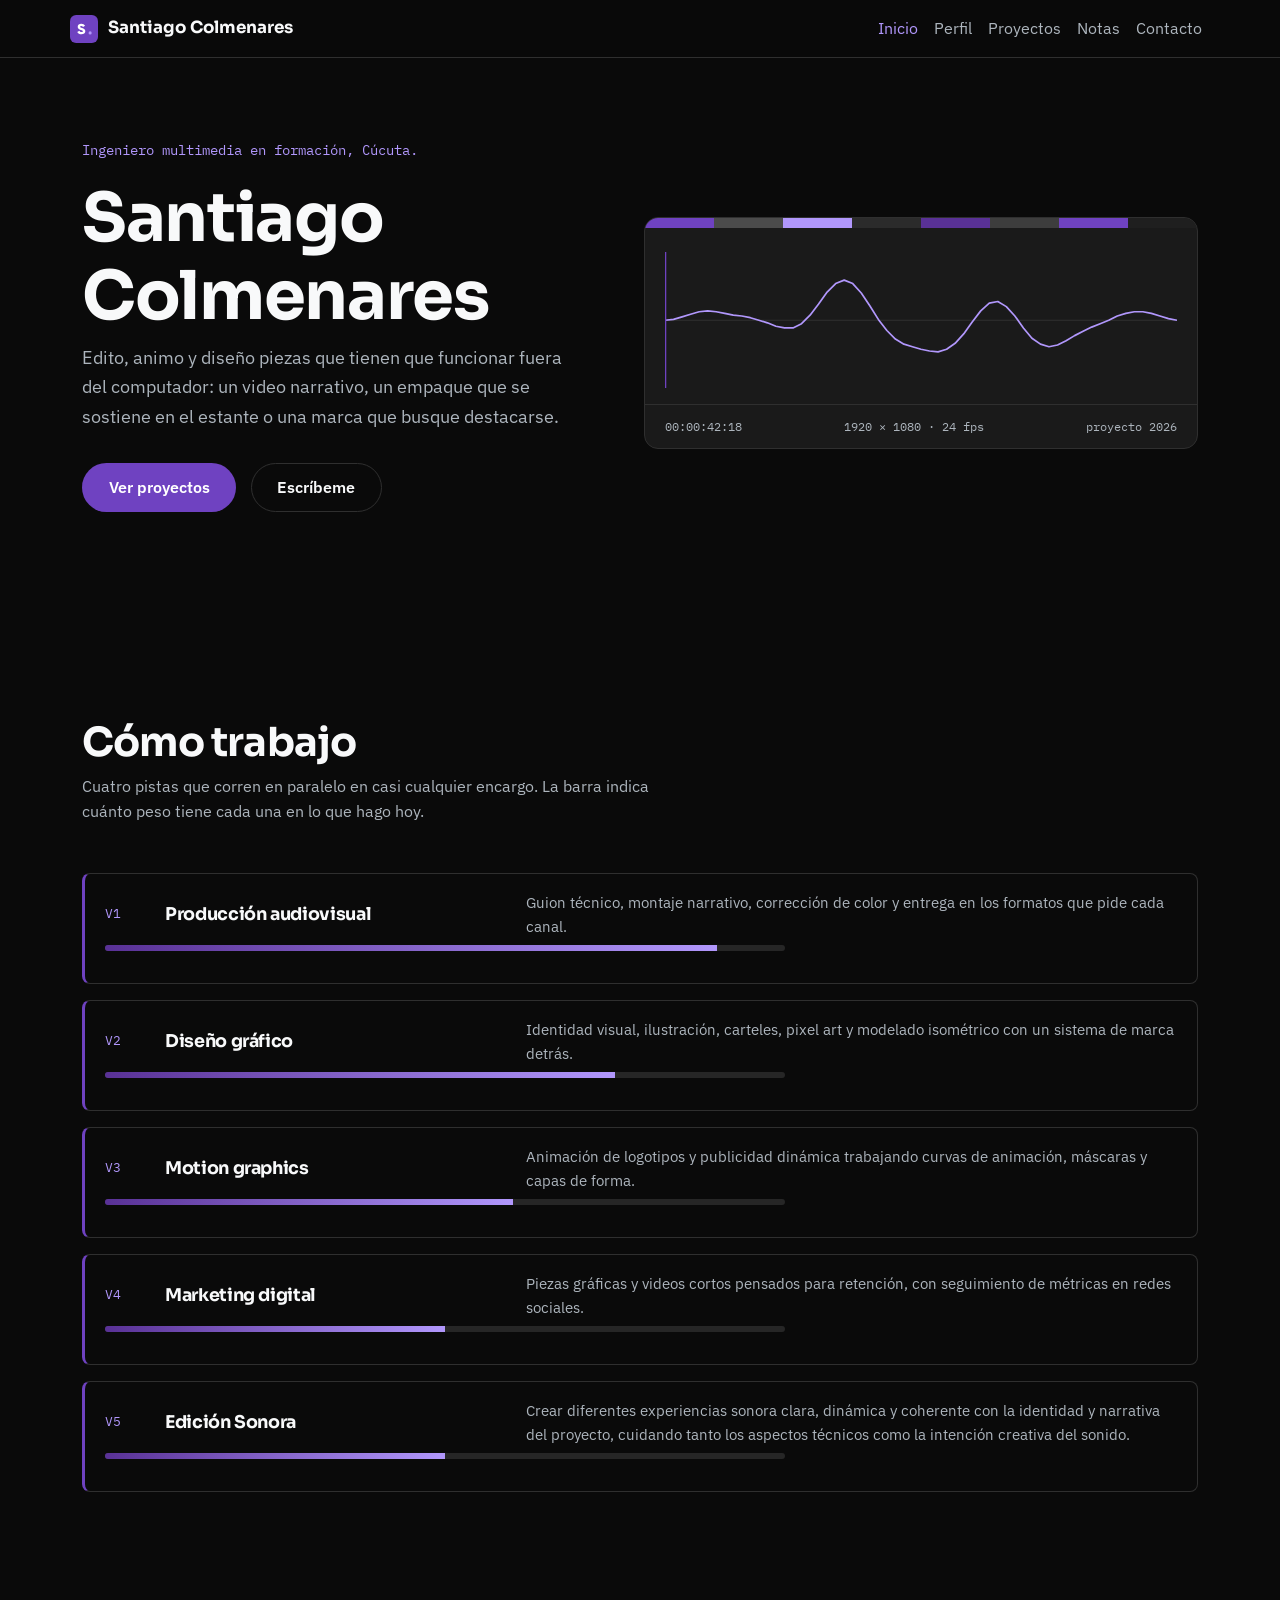
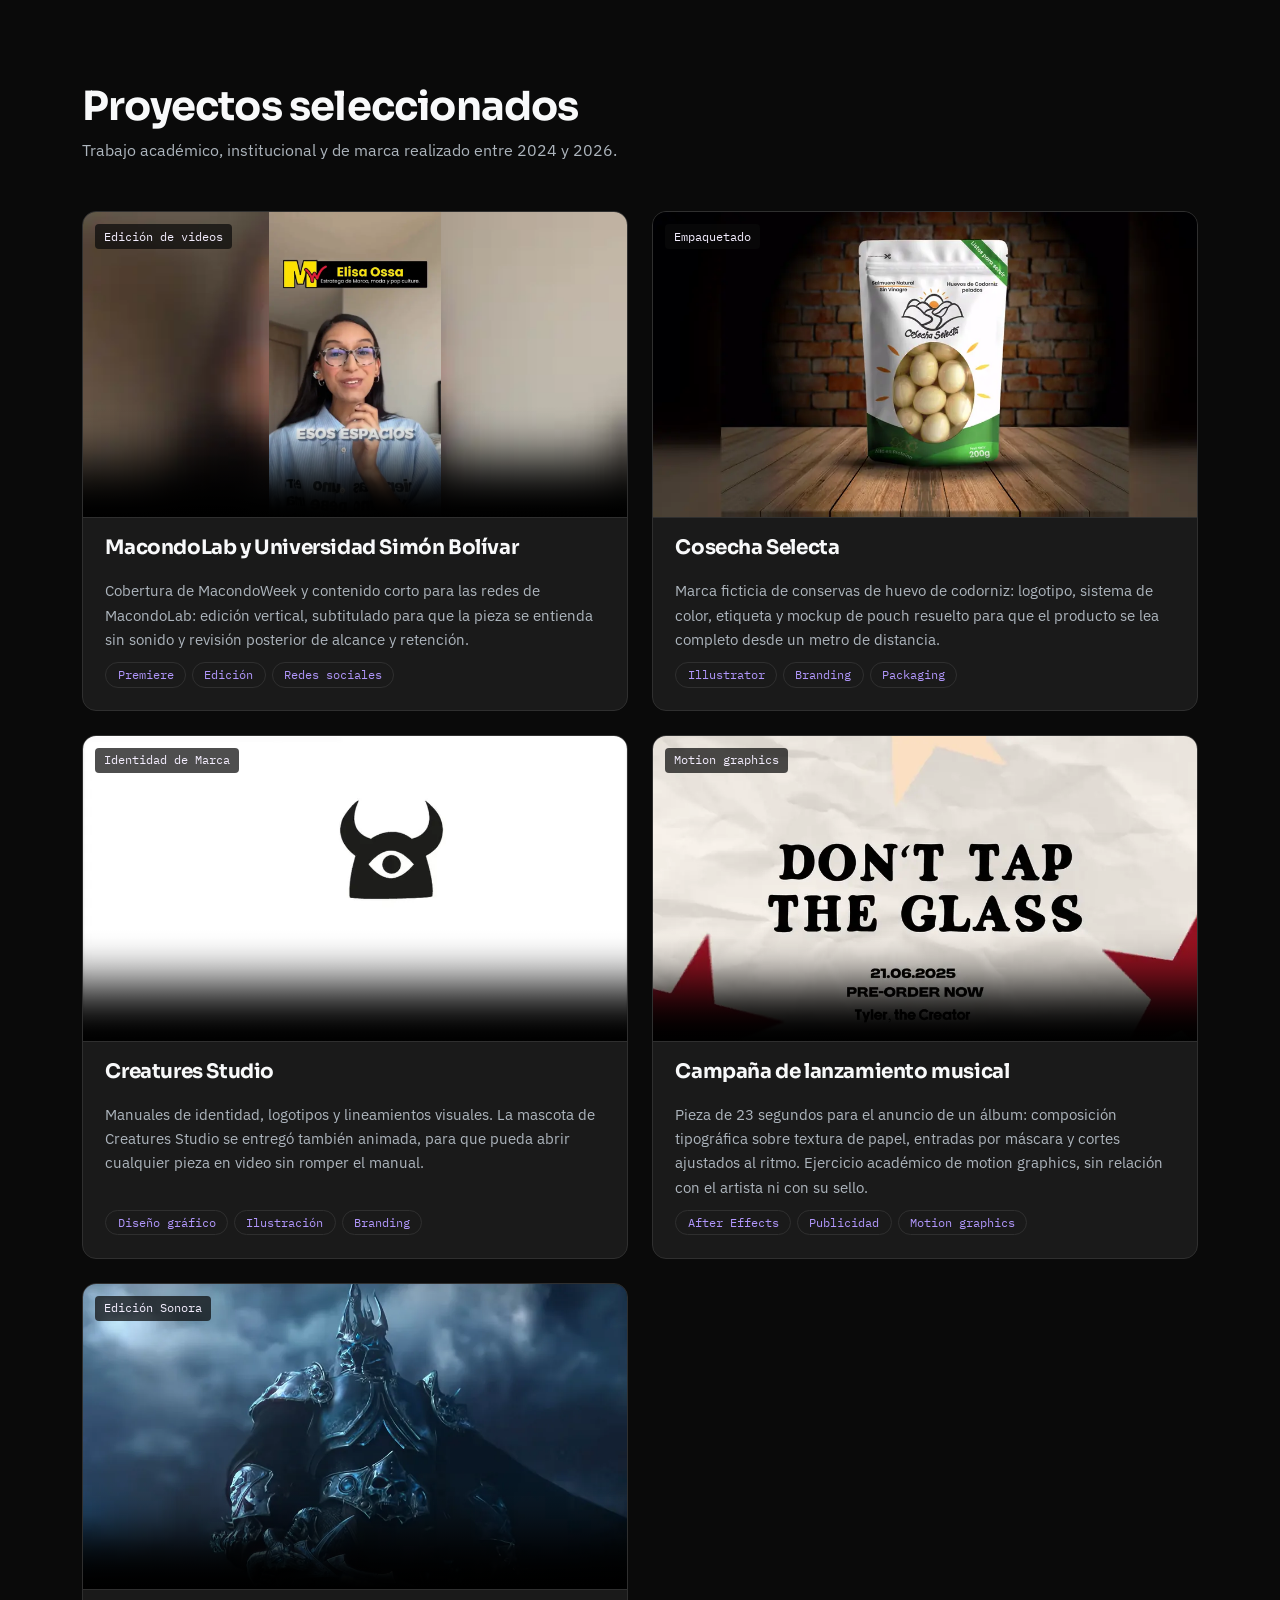
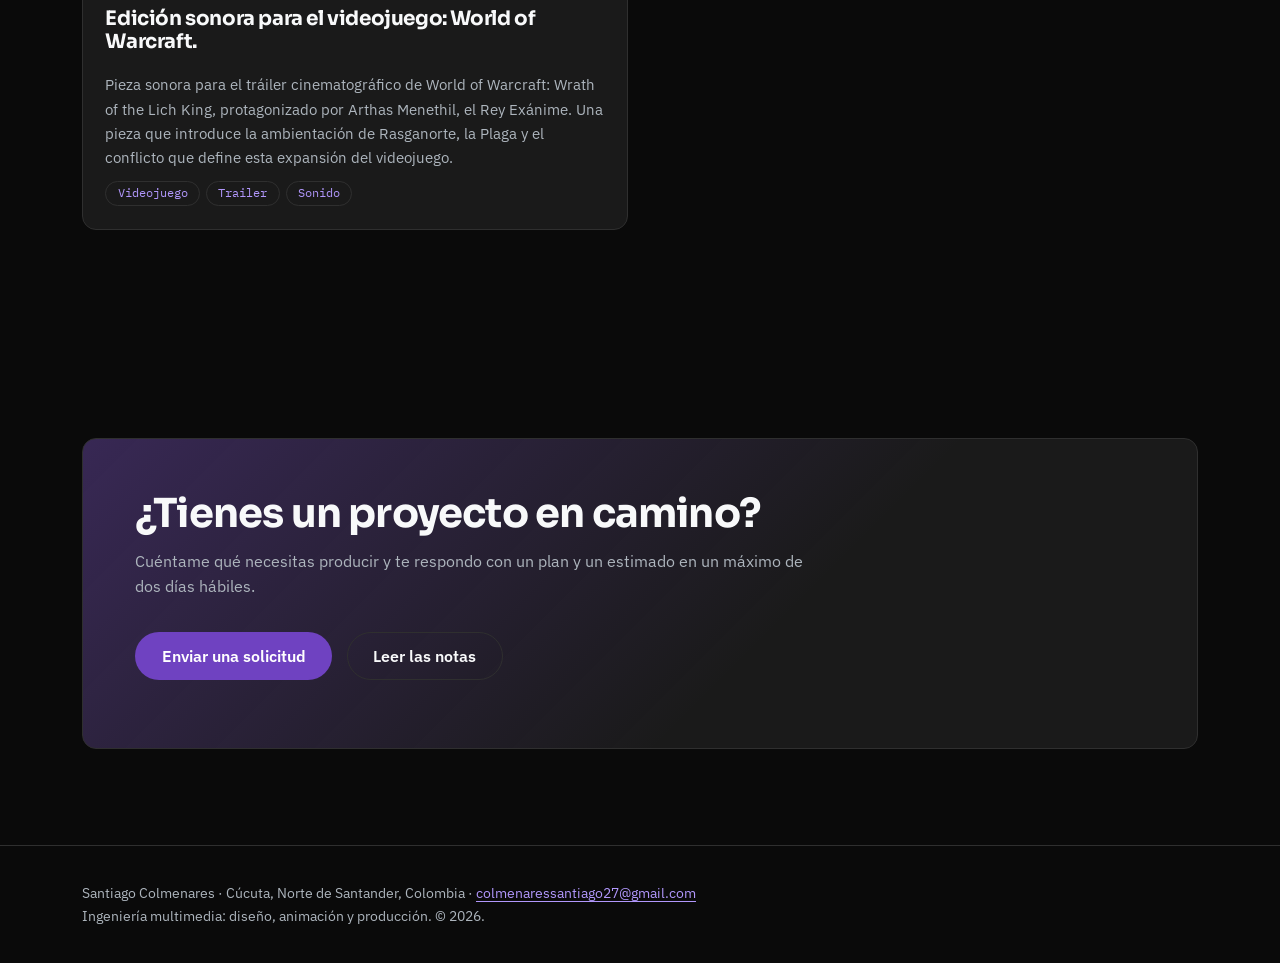
==== index.html @ 8362f078 "Version 1.0 version 1.0 de la pagina web personal" ====
<!doctype html>
<html lang="es">
<head>
  <meta charset="utf-8">
  <meta name="viewport" content="width=device-width, initial-scale=1">
  <meta name="description" content="Portafolio de Santiago Colmenares, ingeniero multimedia en formación: producción audiovisual, diseño gráfico, motion graphics y marketing digital en Cúcuta, Colombia.">
  <meta name="author" content="Santiago Colmenares">
  <title>Santiago Colmenares | Portafolio de ingeniería multimedia</title>
  <link rel="icon" href="img/favicon.svg" type="image/svg+xml">

  <link rel="preconnect" href="https://fonts.googleapis.com">
  <link rel="preconnect" href="https://fonts.gstatic.com" crossorigin>
  <link rel="stylesheet" href="https://fonts.googleapis.com/css2?family=IBM+Plex+Mono:wght@400;500&amp;family=IBM+Plex+Sans:wght@400;500;600&amp;family=Sora:wght@600;700&amp;zdisplay=swap">

  <link rel="stylesheet" href="https://cdn.jsdelivr.net/npm/bootstrap@5.3.3/dist/css/bootstrap.min.css" integrity="sha384-QWTKZyjpPEjISv5WaRU9OFeRpok6YctnYmDr5pNlyT2bRjXh0JMhjY6hW+ALEwIH" crossorigin="anonymous">
  <link rel="stylesheet" href="css/styles.css">
</head>
<body>
  <a class="skip-link" href="#contenido">Saltar al contenido</a>

  <header class="site-header sticky-top">
    <nav class="navbar navbar-expand-lg container" aria-label="Navegación principal">
      <a class="navbar-brand" href="index.html">
        <svg width="28" height="28" viewBox="0 0 32 32" aria-hidden="true" focusable="false">
          <rect width="32" height="32" rx="7" fill="#6f42c1"></rect>
          <path d="M13 22c-2.2 0-3.8-.9-4.7-2.6l2.4-1.4c.5 1 1.3 1.5 2.4 1.5 1 0 1.6-.4 1.6-1 0-.7-.7-1-2.3-1.5-2.1-.6-3.6-1.5-3.6-3.6 0-2.1 1.7-3.4 4.1-3.4 2 0 3.5.8 4.3 2.4l-2.3 1.3c-.4-.8-1.1-1.2-2-1.2-.8 0-1.3.4-1.3.9 0 .6.5.9 2.2 1.4 2.2.7 3.7 1.6 3.7 3.7 0 2.2-1.8 3.5-4.5 3.5Z" fill="#ffffff"></path>
          <circle cx="23" cy="20.5" r="1.8" fill="#b197fc"></circle>
        </svg>
        Santiago Colmenares
      </a>
      <button class="navbar-toggler" type="button" data-bs-toggle="collapse" data-bs-target="#menu" aria-controls="menu" aria-expanded="false" aria-label="Abrir el menú de navegación">
        <span class="navbar-toggler-icon"></span>
      </button>
      <ul class="navbar-nav collapse navbar-collapse justify-content-lg-end" id="menu">
        <li class="nav-item"><a class="nav-link" href="index.html" aria-current="page">Inicio</a></li>
        <li class="nav-item"><a class="nav-link" href="#perfil">Perfil</a></li>
        <li class="nav-item"><a class="nav-link" href="#trabajo">Proyectos</a></li>
        <li class="nav-item"><a class="nav-link" href="blog.html">Notas</a></li>
        <li class="nav-item"><a class="nav-link" href="contacto.html">Contacto</a></li>
      </ul>
    </nav>
  </header>

  <main id="contenido">
    <section class="hero container">
      <header class="hero__text">
        <p class="hero__role">Ingeniero multimedia en formación, Cúcuta.</p>
        <h1>Santiago Colmenares</h1>
        <p class="lede">Edito, animo y diseño piezas que tienen que funcionar fuera del computador: un video narrativo, un empaque que se sostiene en el estante o una marca que busque destacarse.</p>
        <p class="hero__actions">
          <a class="btn btn-violet" href="#trabajo">Ver proyectos</a>
          <a class="btn btn-ghost" href="contacto.html">Escríbeme</a>
        </p>
      </header>

      <figure class="monitor">
        <span class="monitor__bars" aria-hidden="true"></span>
        <span class="monitor__screen">
          <svg class="monitor__wave" viewBox="0 0 600 160" aria-hidden="true" focusable="false" preserveAspectRatio="none">
            <line class="wave-grid" x1="0" y1="80" x2="600" y2="80"></line>
            <polyline class="wave-line" points="0,80 10,79 20,76 30,73 40,70 50,69 60,70 70,72 80,74 90,75 100,77 110,80 120,83 130,87 140,89 150,89 160,84 170,74 180,61 190,47 200,37 210,33 220,37 230,48 240,63 250,79 260,92 270,102 280,108 290,111 300,114 310,116 320,117 330,114 340,107 350,96 360,82 370,69 380,60 390,58 400,64 410,75 420,89 430,101 440,108 450,111 460,109 470,104 480,98 490,93 500,88 510,84 520,80 530,75 540,72 550,70 560,70 570,72 580,75 590,78 600,80"></polyline>
            <line class="playhead" x1="0" y1="0" x2="0" y2="160"></line>
          </svg>
        </span>
        <figcaption class="monitor__readout">
          <span>00:00:42:18</span>
          <span>1920 × 1080 · 24 fps</span>
          <span>proyecto 2026</span>
        </figcaption>
      </figure>
    </section>

    <section class="block container" id="perfil">
      <header class="block__intro">
        <h2>Cómo trabajo</h2>
        <p class="muted">Cuatro pistas que corren en paralelo en casi cualquier encargo. La barra indica cuánto peso tiene cada una en lo que hago hoy.</p>
      </header>

      <ul class="tracks list-unstyled">
        <li class="track">
          <span class="track__id">V1</span>
          <h3 class="track__name">Producción audiovisual</h3>
          <p class="track__desc">Guion técnico, montaje narrativo, corrección de color y entrega en los formatos que pide cada canal.</p>
          <p class="track__clip" aria-hidden="true"><span class="clip-90"></span></p>
        </li>
        <li class="track">
          <span class="track__id">V2</span>
          <h3 class="track__name">Diseño gráfico</h3>
          <p class="track__desc">Identidad visual, ilustración, carteles, pixel art y modelado isométrico con un sistema de marca detrás.</p>
          <p class="track__clip" aria-hidden="true"><span class="clip-75"></span></p>
        </li>
        <li class="track">
          <span class="track__id">V3</span>
          <h3 class="track__name">Motion graphics</h3>
          <p class="track__desc">Animación de logotipos y publicidad dinámica trabajando curvas de animación, máscaras y capas de forma.</p>
          <p class="track__clip" aria-hidden="true"><span class="clip-60"></span></p>
        </li>
        <li class="track">
          <span class="track__id">V4</span>
          <h3 class="track__name">Marketing digital</h3>
          <p class="track__desc">Piezas gráficas y videos cortos pensados para retención, con seguimiento de métricas en redes sociales.</p>
          <p class="track__clip" aria-hidden="true"><span class="clip-50"></span></p>
        </li>

        <li class="track">
          <span class="track__id">V5</span>
          <h3 class="track__name">Edición Sonora</h3>
          <p class="track__desc">Crear diferentes experiencias sonora clara, dinámica y coherente con la identidad y narrativa del proyecto, cuidando tanto los aspectos técnicos como la intención creativa del sonido.</p>
          <p class="track__clip" aria-hidden="true"><span class="clip-50"></span></p>
        </li>
      </ul>
    </section>

    <section class="block container" id="trabajo">
      <header class="block__intro">
        <h2>Proyectos seleccionados</h2>
        <p class="muted">Trabajo académico, institucional y de marca realizado entre 2024 y 2026.</p>
      </header>

      <ul class="row g-4 list-unstyled">
        <li class="col-md-6">
          <article class="work">
            <figure class="work__frame work__frame--vertical">
              <video poster="img/macondo-poster.webp" controls preload="none" playsinline width="720" height="1280">
                <source src="video/macondo-week.mp4" type="video/mp4">
                <a href="video/macondo-week.mp4">Descargar el reel de MacondoWeek</a>
              </video>
              <figcaption class="frame__tag">Edición de videos</figcaption>
            </figure>
            <h3>MacondoLab y Universidad Simón Bolívar</h3>
            <p class="work__text">Cobertura de MacondoWeek y contenido corto para las redes de MacondoLab: edición vertical, subtitulado para que la pieza se entienda sin sonido y revisión posterior de alcance y retención.</p>
            <ul class="tags list-unstyled">
              <li>Premiere</li>
              <li>Edición</li>
              <li>Redes sociales</li>
            </ul>
          </article>
        </li>

        <li class="col-md-6">
          <article class="work">
            <figure class="work__frame frame-2">
              <img src="img/conserva-mockup.webp" alt="Pouch blanco y verde de Cosecha Selecta con ventana ovalada que deja ver los huevos de codorniz, sobre una mesa de madera." width="960" height="540" loading="lazy" decoding="async">
              <figcaption class="frame__tag">Empaquetado</figcaption>
            </figure>
            <h3>Cosecha Selecta</h3>
            <p class="work__text">Marca ficticia de conservas de huevo de codorniz: logotipo, sistema de color, etiqueta y mockup de pouch resuelto para que el producto se lea completo desde un metro de distancia.</p>
            <ul class="tags list-unstyled">
              <li>Illustrator</li>
              <li>Branding</li>
              <li>Packaging</li>
            </ul>
          </article>
        </li>

        <li class="col-md-6">
          <article class="work">
            <figure class="work__frame frame-3">
              <video poster="img/creatures-poster.webp" controls preload="none" playsinline muted width="1280" height="720">
                <source src="video/manual-identidad.mp4" type="video/mp4">
                <a href="video/manual-identidad.mp4">Descargar la animación del logotipo</a>
              </video>
              <figcaption class="frame__tag">Identidad de Marca</figcaption>
            </figure>
            <h3>Creatures Studio</h3>
            <p class="work__text">Manuales de identidad, logotipos y lineamientos visuales. La mascota de Creatures Studio se entregó también animada, para que pueda abrir cualquier pieza en video sin romper el manual.</p>
            <ul class="tags list-unstyled">
              <li>Diseño gráfico</li>
              <li>Ilustración</li>
              <li>Branding</li>
            </ul>
          </article>
        </li>

        <li class="col-md-6">
          <article class="work">
            <figure class="work__frame frame-4">
              <video poster="img/animacion-poster.webp" controls preload="none" playsinline width="1280" height="720">
                <source src="video/animacion-logo.mp4" type="video/mp4">
                <a href="video/animacion-logo.mp4">Descargar la pieza de motion graphics</a>
              </video>
              <figcaption class="frame__tag">Motion graphics</figcaption>
            </figure>
            <h3>Campaña de lanzamiento musical</h3>
            <p class="work__text">Pieza de 23 segundos para el anuncio de un álbum: composición tipográfica sobre textura de papel, entradas por máscara y cortes ajustados al ritmo. Ejercicio académico de motion graphics, sin relación con el artista ni con su sello.</p>
            <ul class="tags list-unstyled">
              <li>After Effects</li>
              <li>Publicidad</li>
              <li>Motion graphics</li>
            </ul>
          </article>
        </li>
        <li class="col-md-6">
          <article class="work">
            <figure class="work__frame frame-5">
              <video poster="img/lich-king.webp" controls preload="none" playsinline width="1280" height="720">
                <source src="video/videoarthas.mp4" type="video/mp4">
                <a href="video/videoarthas.mp4">Descargar video</a>
              </video>
              <figcaption class="frame__tag">Edición Sonora</figcaption>
            </figure>
            <h3>Edición sonora para el videojuego: World of Warcraft. </h3>
            <p class="work__text">Pieza sonora para el tráiler cinematográfico de World of Warcraft: Wrath of the Lich King, protagonizado por Arthas Menethil, el Rey Exánime. Una pieza que introduce la ambientación de Rasganorte, la Plaga y el conflicto que define esta expansión del videojuego.</p>
            <ul class="tags list-unstyled">
              <li>Videojuego</li>
              <li>Trailer</li>
              <li>Sonido</li>
            </ul>
          </article>
        </li>
      </ul>
    </section>

    <section class="block container">
      <!-- Único div del proyecto: caja visual de cierre. No envuelve contenido semántico propio. -->
      <div class="closer">
        <h2>¿Tienes un proyecto en camino?</h2>
        <p class="muted">Cuéntame qué necesitas producir y te respondo con un plan y un estimado en un máximo de dos días hábiles.</p>
        <p class="hero__actions">
          <a class="btn btn-violet" href="contacto.html">Enviar una solicitud</a>
          <a class="btn btn-ghost" href="blog.html">Leer las notas</a>
        </p>
      </div>
    </section>
  </main>

  <footer class="site-footer">
    <section class="container">
      <h2 class="visually-hidden">Información de contacto</h2>
      <address class="fst-normal">Santiago Colmenares · Cúcuta, Norte de Santander, Colombia · <a href="mailto:colmenaressantiago27@gmail.com">colmenaressantiago27@gmail.com</a></address>
      <p>Ingeniería multimedia: diseño, animación y producción. &copy; 2026.</p>
    </section>
  </footer>

  <script src="https://cdn.jsdelivr.net/npm/bootstrap@5.3.3/dist/js/bootstrap.bundle.min.js" integrity="sha384-YvpcrYf0tY3lHB60NNkmXc5s9fDVZLESaAA55NDwLksSaTOOjyaJ7WYK1SEd6vDA" crossorigin="anonymous"></script>
</body>
</html>
---- css/styles.css ----
/* ==========================================================================
   Portafolio profesional — Santiago Colmenares
   Hoja de estilos externa y única para index.html, blog.html y contacto.html
   Paleta original conservada: negro #0a0a0a · grafito #1a1a1a · violeta #6f42c1
   ========================================================================== */

/* 1. Tokens de diseño ------------------------------------------------------ */
:root {
  --ink: #0a0a0a;
  --panel: #1a1a1a;
  --panel-alt: #212121;
  --line: #2f2f2f;
  --paper: #f8f9fa;
  --muted: #adb5bd;
  --violet: #6f42c1;
  --violet-deep: #593196;
  --violet-soft: #b197fc; /* acento de texto: cumple contraste AA sobre fondos oscuros */
  --radius: 14px;
  --radius-sm: 8px;
  --block: clamp(3.5rem, 8vw, 6rem); /* ritmo vertical entre bloques */
  --font-display: "Sora", system-ui, sans-serif;
  --font-text: "IBM Plex Sans", system-ui, "Segoe UI", Roboto, sans-serif;
  --font-mono: "IBM Plex Mono", ui-monospace, "Courier New", monospace;
}

/* 2. Base y Modelo de Caja ------------------------------------------------- */
*,
*::before,
*::after {
  box-sizing: border-box;
}

html {
  scroll-behavior: smooth;
  scroll-padding-top: 5.5rem; /* compensa la cabecera fija al saltar a un ancla */
}

body {
  background-color: var(--ink);
  color: var(--paper);
  font-family: var(--font-text);
  line-height: 1.6;
  overflow-x: hidden; /* red de seguridad contra el scroll lateral en móviles */
}

h1,
h2,
h3,
h4 {
  font-family: var(--font-display);
  font-weight: 700;
  letter-spacing: -0.02em;
  line-height: 1.15;
  color: var(--paper);
}

h1 {
  font-size: clamp(2.4rem, 7vw, 4.2rem);
}

h2 {
  font-size: clamp(1.7rem, 4vw, 2.5rem);
}

h3 {
  font-size: 1.25rem;
}

p {
  max-width: 68ch;
}

svg {
  max-width: 100%;
}

a {
  color: var(--violet-soft);
  text-underline-offset: 3px;
}

a:hover,
a:focus {
  color: var(--paper);
}

:focus-visible {
  outline: 3px solid var(--violet-soft);
  outline-offset: 3px;
}

.skip-link {
  position: absolute;
  left: -9999px;
  top: 0;
  z-index: 1080;
  background-color: var(--violet);
  color: #fff;
  padding: 0.7rem 1.1rem;
  border-radius: 0 0 var(--radius-sm) 0;
}

.skip-link:focus {
  left: 0;
  color: #fff;
}

/* 3. Estructura de bloques ------------------------------------------------- */
.block {
  padding-block: var(--block);
}

.block__intro {
  max-width: 62ch;
  margin-bottom: 3rem;
}

.lede {
  font-size: 1.15rem;
  color: var(--muted);
  max-width: 58ch;
}

.meta {
  font-family: var(--font-mono);
  font-size: 0.78rem;
  color: var(--violet-soft);
  margin: 0;
}

.muted {
  color: var(--muted);
}

.row > p {
  margin-bottom: 0;
  max-width: none;
}

/* 4. Cabecera y navegación ------------------------------------------------- */
.site-header {
  background-color: rgba(10, 10, 10, 0.92);
  backdrop-filter: blur(10px);
  border-bottom: 1px solid var(--line);
}

.navbar-brand {
  display: inline-flex;
  align-items: center;
  gap: 0.6rem;
  font-family: var(--font-display);
  font-weight: 700;
  font-size: 1.05rem;
  color: var(--paper);
}

.navbar-brand:hover,
.navbar-brand:focus {
  color: var(--violet-soft);
}

.navbar .nav-link {
  color: var(--muted);
  font-size: 0.98rem;
  padding-inline: 0.9rem;
}

.navbar .nav-link:hover,
.navbar .nav-link:focus {
  color: var(--paper);
}

.navbar .nav-link[aria-current="page"] {
  color: var(--violet-soft);
}

.navbar-toggler {
  border-color: var(--line);
  color: var(--paper);
}

/* 5. Botones --------------------------------------------------------------- */
.btn-violet,
.btn-ghost {
  font-weight: 600;
  border-radius: 999px;
  padding: 0.7rem 1.6rem;
  border: 1px solid transparent;
  transition: background-color 0.2s ease, color 0.2s ease, border-color 0.2s ease;
}

.btn-violet {
  background-color: var(--violet);
  color: #fff;
}

.btn-violet:hover,
.btn-violet:focus {
  background-color: var(--violet-deep);
  color: #fff;
}

.btn-ghost {
  border-color: var(--line);
  color: var(--paper);
}

.btn-ghost:hover,
.btn-ghost:focus {
  border-color: var(--violet-soft);
  color: var(--violet-soft);
}

/* 6. Portada: monitor de edición ------------------------------------------- */
.hero {
  display: flex;
  flex-wrap: wrap;
  align-items: center;
  gap: clamp(2rem, 5vw, 3.5rem);
  padding-top: clamp(3rem, 7vw, 5rem);
  padding-bottom: var(--block);
}

.hero__text {
  flex: 1 1 21rem;
  min-width: 0;
}

.monitor {
  flex: 1 1 24rem;
  min-width: 0;
}

.hero__role {
  font-family: var(--font-mono);
  color: var(--violet-soft);
  font-size: 0.9rem;
  margin-bottom: 1.2rem;
}

.hero__actions {
  display: flex;
  max-width: none;
  flex-wrap: wrap;
  gap: 0.9rem;
  margin-top: 2rem;
}

.monitor {
  margin: 0;
  background-color: var(--panel);
  border: 1px solid var(--line);
  border-radius: var(--radius);
  overflow: hidden;
}

.monitor__bars {
  display: block;
  height: 10px;
  background-image: linear-gradient(
    90deg,
    var(--violet) 0 12.5%,
    #4b4b4b 12.5% 25%,
    var(--violet-soft) 25% 37.5%,
    #2b2b2b 37.5% 50%,
    var(--violet-deep) 50% 62.5%,
    #3d3d3d 62.5% 75%,
    var(--violet) 75% 87.5%,
    #1f1f1f 87.5% 100%
  );
}

.monitor__screen {
  display: block;
  padding: 1.5rem 1.25rem 1rem;
}

.monitor__wave {
  display: block;
  width: 100%;
  height: auto;
}

.monitor__wave .wave-line {
  fill: none;
  stroke: var(--violet-soft);
  stroke-width: 2;
  stroke-linejoin: round;
}

.monitor__wave .wave-grid {
  stroke: #333;
  stroke-width: 1;
}

.monitor__wave .playhead {
  stroke: var(--violet);
  stroke-width: 3;
  animation: sweep 7s linear infinite;
}

@keyframes sweep {
  from {
    transform: translateX(0);
  }
  to {
    transform: translateX(600px);
  }
}

.monitor__readout {
  display: flex;
  flex-wrap: wrap;
  justify-content: space-between;
  gap: 0.5rem;
  border-top: 1px solid var(--line);
  padding: 0.7rem 1.25rem;
  font-family: var(--font-mono);
  font-size: 0.78rem;
  color: var(--muted);
  margin: 0;
}

/* 7. Perfil: pistas de trabajo --------------------------------------------- */
.tracks {
  display: flex;
  flex-direction: column;
  gap: 1rem;
  margin: 0;
  padding: 0;
}

.track {
  display: flex;
  flex-wrap: wrap;
  align-items: center;
  gap: 0.4rem 1.25rem;
  background-color: var(--ink);
  border: 1px solid var(--line);
  border-left: 3px solid var(--violet);
  border-radius: var(--radius-sm);
  padding: 1rem 1.25rem;
}

.track__id {
  font-family: var(--font-mono);
  font-size: 0.8rem;
  color: var(--violet-soft);
  flex: 0 0 2.5rem;
}

.track__name {
  flex: 1 1 12rem;
  font-size: 1.1rem;
  margin: 0;
}

.track__desc {
  flex: 2 1 22rem;
  color: var(--muted);
  font-size: 0.95rem;
  margin: 0;
  max-width: none;
}

.track__clip {
  flex: 0 0 100%;
  height: 6px;
  border-radius: 999px;
  background-color: #262626;
  overflow: hidden;
}

.track__clip span {
  display: block;
  height: 100%;
  background-image: linear-gradient(90deg, var(--violet-deep), var(--violet-soft));
}

.clip-90 { width: 90%; }
.clip-75 { width: 75%; }
.clip-60 { width: 60%; }
.clip-50 { width: 50%; }

/* 8. Portafolio: tarjetas de proyecto -------------------------------------- */
.work {
  display: flex;
  flex-direction: column;
  gap: 0.7rem;
  height: 100%;
  background-color: var(--panel);
  border: 1px solid var(--line);
  border-radius: var(--radius);
  overflow: hidden;
  transition: border-color 0.25s ease, transform 0.25s ease;
  
}

.work:hover,
.work:focus-within {
  border-color: var(--violet);
  transform: translateY(-4px);
}

.work__frame {
  position: relative;
  display: block;
  aspect-ratio: 16 / 9;
  margin: 0;
  padding: 0;
  max-width: none;
  overflow: hidden;
  border-bottom: 1px solid var(--line);
}

.work__frame video,
.work__frame img {
  display: block;
  width: 100%;
  height: 100%;
  object-fit: cover;
}

/* El reel es vertical: se muestra completo sobre un respaldo desenfocado
   en lugar de recortarlo dentro del marco 16:9. */
.work__frame--vertical {
  background-image: url("../img/macondo-fondo.webp");
  background-position: center;
  background-size: cover;
}

.work__frame--vertical video {
  object-fit: contain;
}

.frame__tag {
  position: absolute;
  top: 0.75rem;
  left: 0.75rem;
  font-family: var(--font-mono);
  font-size: 0.72rem;
  color: #f4eeff;
  background-color: rgba(10, 10, 10, 0.72);
  border-radius: 4px;
  padding: 0.2rem 0.55rem;
  pointer-events: none; /* no bloquea el botón de reproducción */
}

.work > :not(.work__frame) {
  margin-inline: 1.4rem;
}

.work h3 {
  margin-top: 0.4rem;
}

.work__text {
  color: var(--muted);
  font-size: 0.95rem;
  margin-bottom: 0;
  flex-grow: 1;
  max-width: none;
}

.work .tags {
  margin-bottom: 1.4rem;
}

/* Fotogramas generados con CSS: cero peticiones de imagen, cero peso extra. */
.frame-1 {
  background-image: radial-gradient(circle at 25% 30%, var(--violet) 0, transparent 55%),
    repeating-linear-gradient(115deg, #151515 0 14px, #1d1d1d 14px 28px);
}

.frame-2 {
  background-image: repeating-radial-gradient(circle at 80% 20%, rgba(177, 151, 252, 0.28) 0 3px, transparent 3px 16px),
    linear-gradient(160deg, var(--violet-deep) 0, #101010 70%);
}

.frame-3 {
  background-image: conic-gradient(from 210deg at 70% 60%, var(--violet) 0deg, #121212 140deg, var(--violet-deep) 300deg, #121212 360deg);
}

.frame-4 {
  background-image: linear-gradient(90deg, rgba(111, 66, 193, 0.5) 0 2px, transparent 2px 100%),
    linear-gradient(0deg, rgba(111, 66, 193, 0.5) 0 2px, transparent 2px 100%),
    linear-gradient(200deg, #241640, #0f0f0f);
  background-size: 26px 26px, 26px 26px, cover;
}

.tags {
  display: flex;
  flex-wrap: wrap;
  gap: 0.4rem;
  margin: 0;
  padding: 0;
}

.tags li {
  font-family: var(--font-mono);
  font-size: 0.72rem;
  color: var(--violet-soft);
  border: 1px solid var(--line);
  border-radius: 999px;
  padding: 0.15rem 0.7rem;
}

/* 9. Bitácora: maquetación con Flexbox ------------------------------------- */
.blog-layout {
  display: flex;
  flex-wrap: wrap;
  align-items: flex-start;
  justify-content: space-between;
  gap: 2.5rem;
  padding-block: var(--block);
}

.blog-head {
  flex: 1 1 100%;
}

.feed {
  display: flex;
  flex-direction: column;
  gap: 1.75rem;
  flex: 1 1 30rem;
  min-width: 0; /* evita que los hijos flexibles desborden la caja */
}

.post {
  display: flex;
  flex-wrap: wrap;
  align-items: center;
  justify-content: flex-start;
  gap: 0.8rem 1.4rem;
  background-color: var(--panel);
  border: 1px solid var(--line);
  border-radius: var(--radius);
  padding: 1.4rem;
  transition: border-color 0.25s ease;
}

.post:hover,
.post:focus-within {
  border-color: var(--violet);
}

/* Alto fijo: así la miniatura nunca estira la tarjeta, sin importar
   la proporción original de la imagen. */
.post__thumb {
  flex: 0 0 8rem;
  align-self: flex-start;
  width: 8rem;
  height: 6rem;
  margin: 0;
  border-radius: var(--radius-sm);
  object-fit: cover;
}

.post__head {
  flex: 1 1 15rem;
  min-width: 0;
}

.post__head h3 {
  margin-bottom: 0.35rem;
}

.post__text {
  flex: 1 1 100%;
  color: var(--muted);
  font-size: 0.96rem;
  margin: 0;
  max-width: 72ch;
}

.post__foot {
  display: flex;
  flex-wrap: wrap;
  align-items: center;
  justify-content: space-between;
  gap: 0.75rem;
  flex: 1 1 100%;
}

.sidebar {
  display: flex;
  flex-direction: column;
  gap: 0.9rem;
  flex: 1 1 16rem;
  background-color: var(--panel);
  border: 1px solid var(--line);
  border-radius: var(--radius);
  padding: 1.6rem;
  position: sticky;
  top: 6rem;
}

.sidebar h2 {
  font-size: 1.1rem;
  margin: 0.6rem 0 0;
}

.sidebar h2:first-child {
  margin-top: 0;
}

.sidebar p {
  color: var(--muted);
  font-size: 0.94rem;
  margin: 0;
}

.sidebar ul {
  display: flex;
  flex-direction: column;
  gap: 0.5rem;
  margin: 0;
  padding: 0;
  font-size: 0.94rem;
}

.sidebar .tags {
  flex-direction: row;
}

/* 10. Formulario de contacto ----------------------------------------------- */
.form-panel {
  background-color: var(--panel);
  border: 1px solid var(--line);
  border-radius: var(--radius);
  padding: 1.75rem 1.5rem;
  margin: 0;
  min-width: 0; /* fieldset dentro de una rejilla flexible */
}

.form-panel + .form-panel {
  margin-top: 1.5rem;
}

.form-panel legend {
  float: none;
  width: auto;
  padding: 0;
  margin-bottom: 1.2rem;
  font-family: var(--font-display);
  font-size: 1.15rem;
  font-weight: 600;
}

.form-group {
  border: 0;
  padding: 0;
  margin: 0;
  min-width: 0;
}

.form-group legend {
  float: none;
  width: auto;
  font-size: 0.95rem;
  font-weight: 500;
  margin-bottom: 0.5rem;
  font-family: var(--font-text);
}

.form-label {
  font-weight: 500;
  font-size: 0.95rem;
  color: var(--paper);
}

.form-text {
  color: var(--muted);
  font-size: 0.82rem;
}

.form-control,
.form-select {
  background-color: var(--panel-alt);
  border: 1px solid var(--line);
  color: var(--paper);
  padding: 0.65rem 0.85rem;
  border-radius: var(--radius-sm);
}

.form-control:focus,
.form-select:focus {
  background-color: var(--panel-alt);
  color: var(--paper);
  border-color: var(--violet);
  box-shadow: 0 0 0 0.22rem rgba(111, 66, 193, 0.3);
}

.form-control::placeholder {
  color: #8b8b99;
}

.form-check-input {
  background-color: var(--panel-alt);
  border: 1px solid var(--line);
}

.form-check-input:checked {
  background-color: var(--violet);
  border-color: var(--violet);
}

.form-check-input:focus {
  border-color: var(--violet);
  box-shadow: 0 0 0 0.22rem rgba(111, 66, 193, 0.3);
}

.form-check-label {
  color: var(--muted);
  font-size: 0.94rem;
}

.form-range::-webkit-slider-thumb {
  background-color: var(--violet);
}

.form-range::-moz-range-thumb {
  background-color: var(--violet);
}

.form-range::-webkit-slider-runnable-track {
  background-color: var(--panel-alt);
}

.form-range::-moz-range-track {
  background-color: var(--panel-alt);
}

.range-output {
  font-family: var(--font-mono);
  color: var(--violet-soft);
}

.was-validated .form-control:valid,
.was-validated .form-select:valid,
.was-validated .form-control:invalid,
.was-validated .form-select:invalid {
  background-image: none;
}

.was-validated .form-control:valid,
.was-validated .form-select:valid {
  border-color: #4ade80;
}

.was-validated .form-control:invalid,
.was-validated .form-select:invalid {
  border-color: #ff8095;
}

.invalid-feedback {
  color: #ff8095;
  font-size: 0.84rem;
}

.form-actions {
  display: flex;
  flex-wrap: wrap;
  gap: 0.9rem;
  align-items: center;
  margin-top: 1.5rem;
}

.form-status {
  margin: 1.25rem 0 0;
  padding: 0.9rem 1.1rem;
  border: 1px solid var(--violet);
  border-radius: var(--radius-sm);
  background-color: rgba(111, 66, 193, 0.15);
  font-size: 0.94rem;
}

.contact-aside {
  background-color: var(--panel);
  border: 1px solid var(--line);
  border-radius: var(--radius);
  padding: 1.6rem;
}

.contact-aside h2 {
  font-size: 1.15rem;
}

.contact-aside ul {
  display: flex;
  flex-direction: column;
  gap: 0.75rem;
  margin: 1rem 0 0;
  padding: 0;
  font-size: 0.94rem;
  color: var(--muted);
}

/* 11. Cierre y pie de página ----------------------------------------------- */
.closer {
  background-color: var(--panel);
  background-image: linear-gradient(135deg, rgba(111, 66, 193, 0.35), transparent 62%);
  border: 1px solid var(--line);
  border-radius: var(--radius);
  padding: clamp(2rem, 5vw, 3.25rem);
}

.closer h2 {
  margin-bottom: 0.75rem;
}

.site-footer {
  background-color: var(--ink);
  border-top: 1px solid var(--line);
  padding-block: 2.25rem;
  color: var(--muted);
  font-size: 0.88rem;
}

.site-footer p,
.site-footer address {
  margin: 0;
}

/* 12. Adaptaciones responsivas y accesibilidad ----------------------------- */
@media (max-width: 767.98px) {
  .post__thumb {
    flex: 1 1 100%;
    width: 100%;
    height: 8rem;
  }

  .sidebar {
    position: static;
  }

  .hero__actions .btn-violet,
  .hero__actions .btn-ghost {
    flex: 1 1 100%;
    text-align: center;
  }
}

@media (prefers-reduced-motion: reduce) {
  html {
    scroll-behavior: auto;
  }

  *,
  *::before,
  *::after {
    animation-duration: 0.01ms !important;
    animation-iteration-count: 1 !important;
    transition-duration: 0.01ms !important;
  }
}
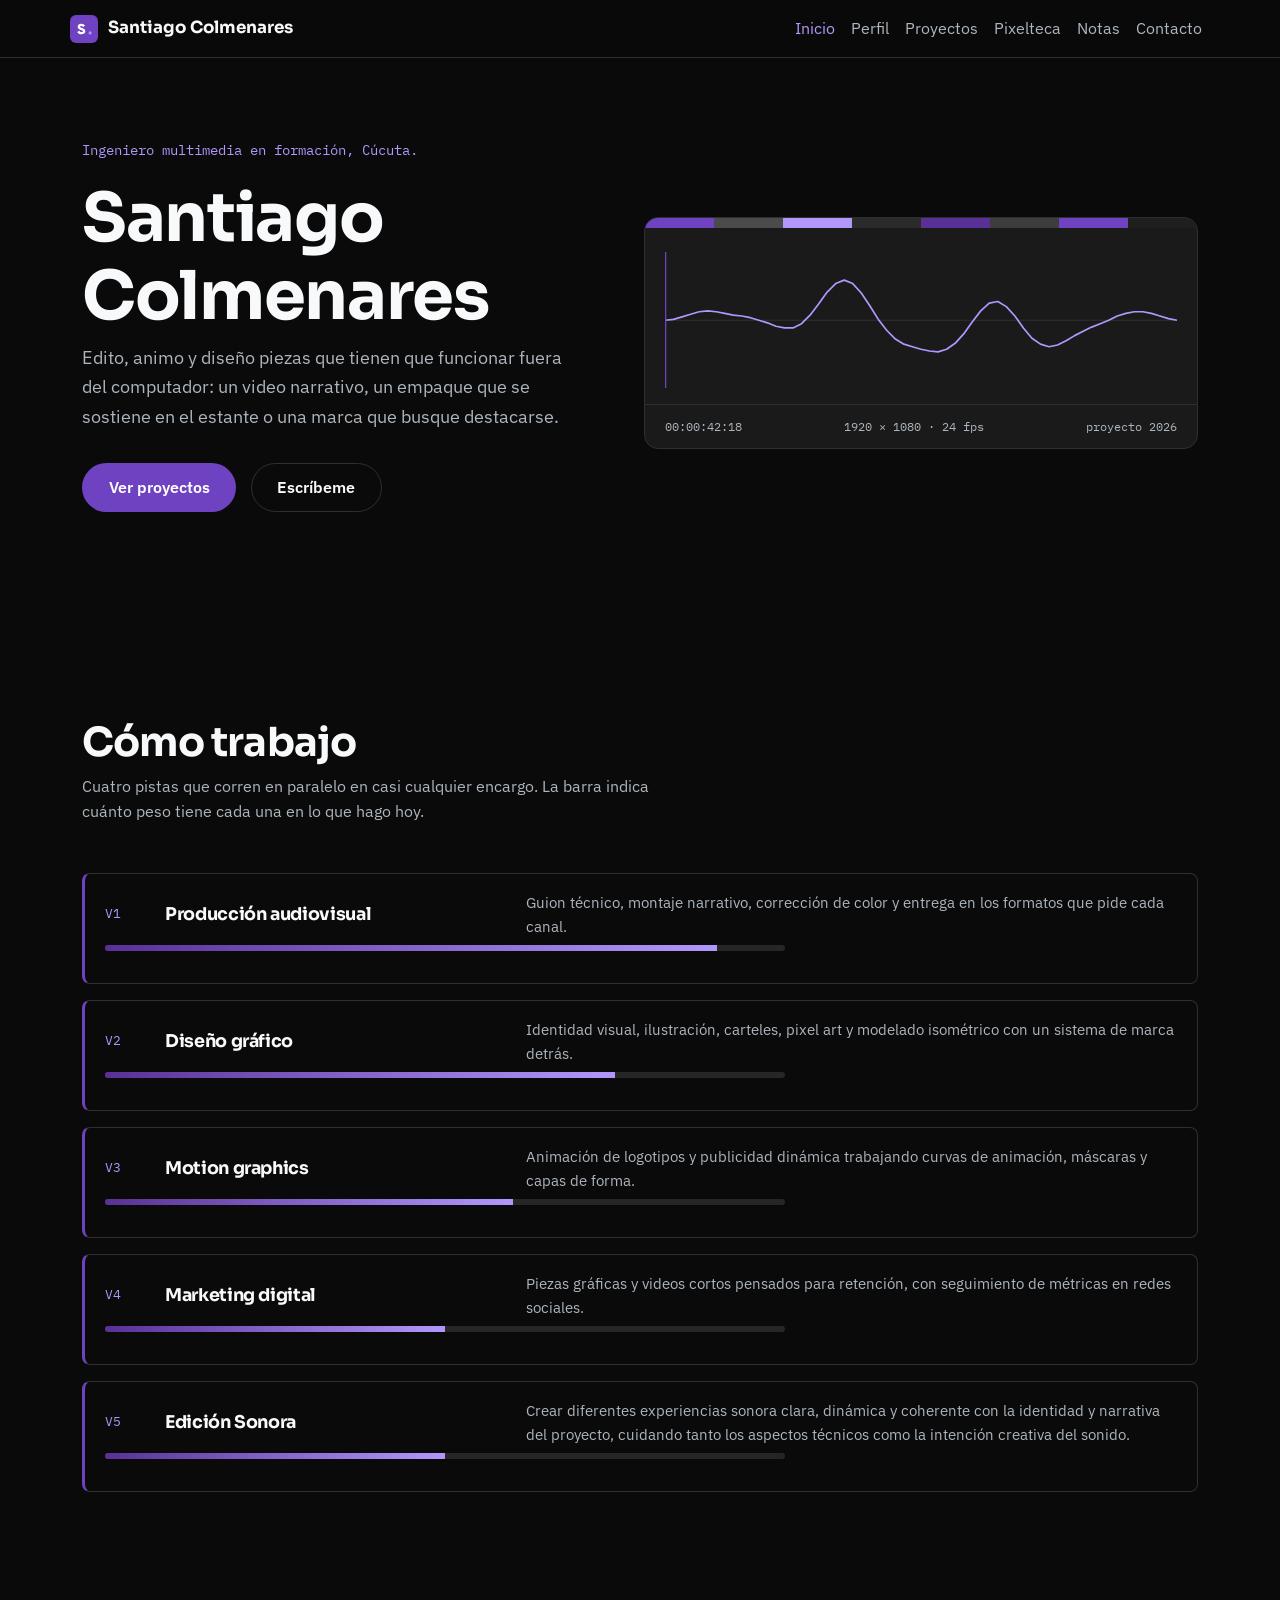
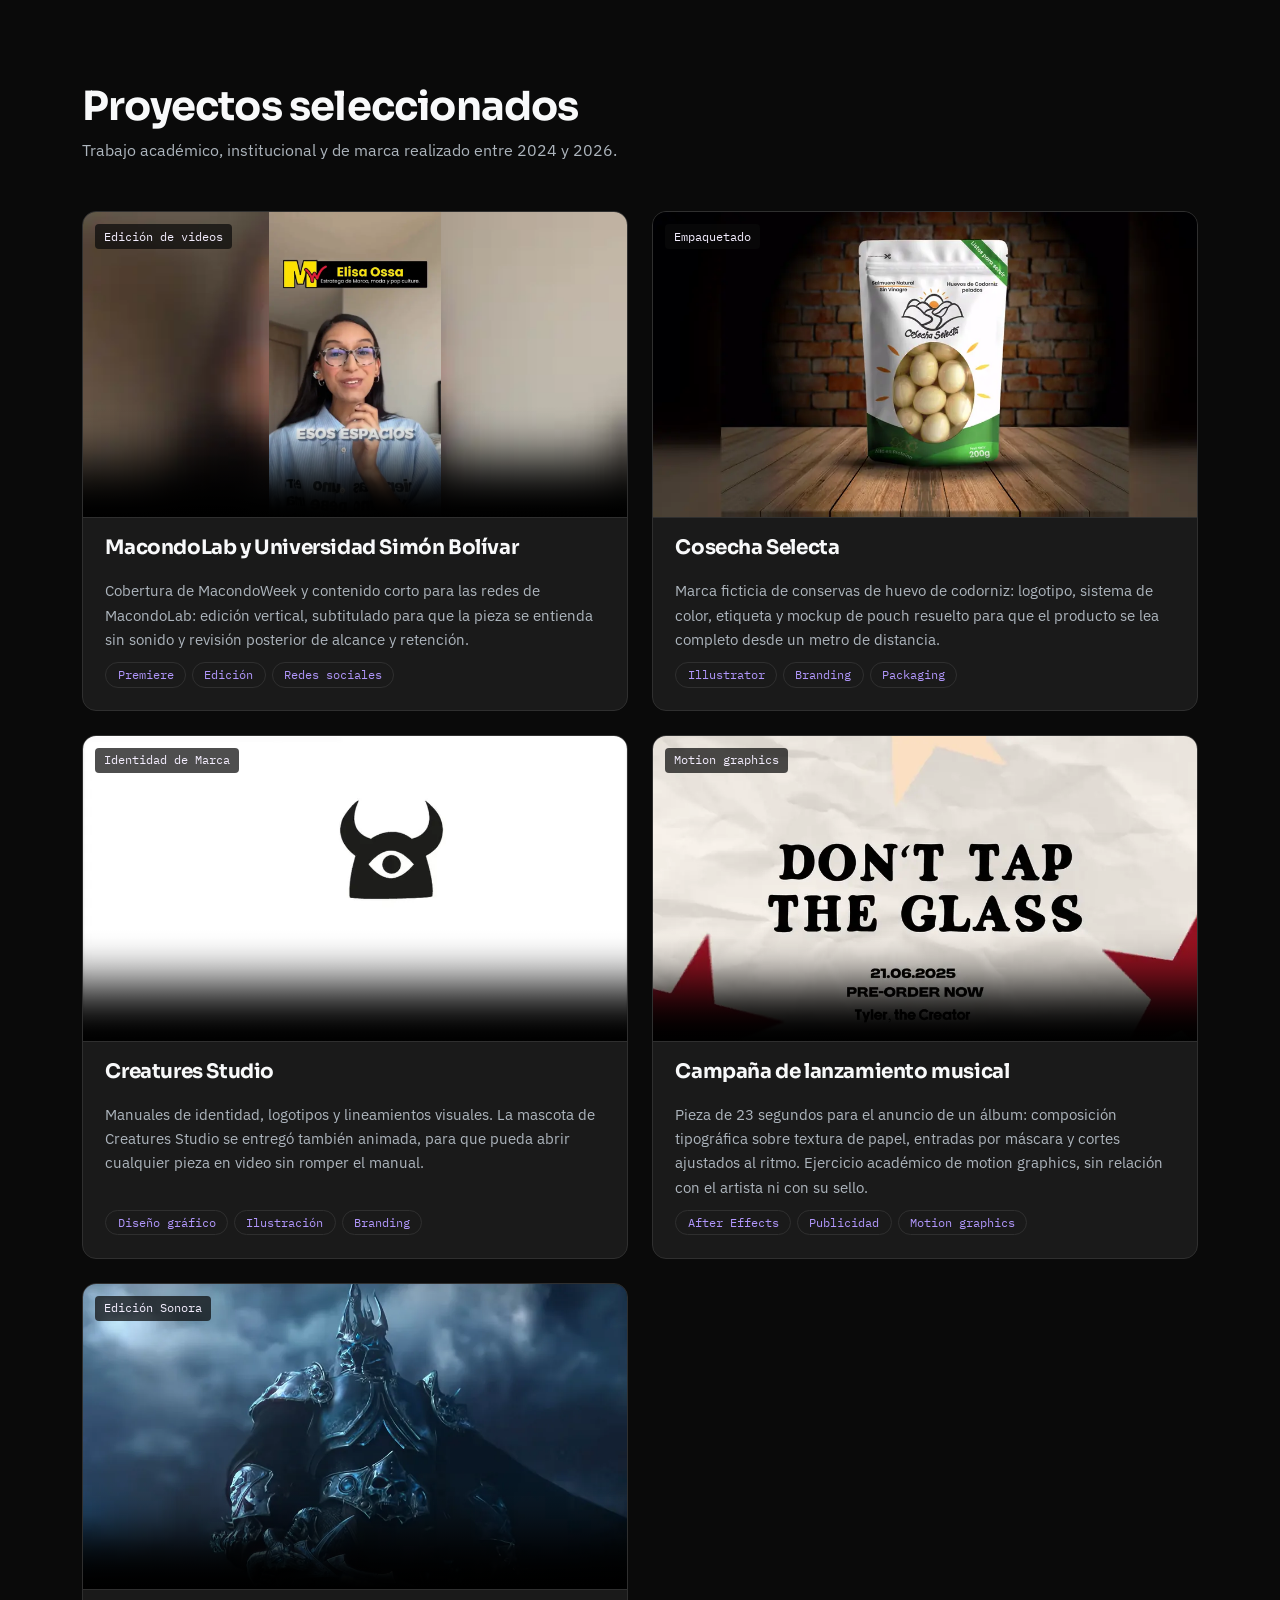
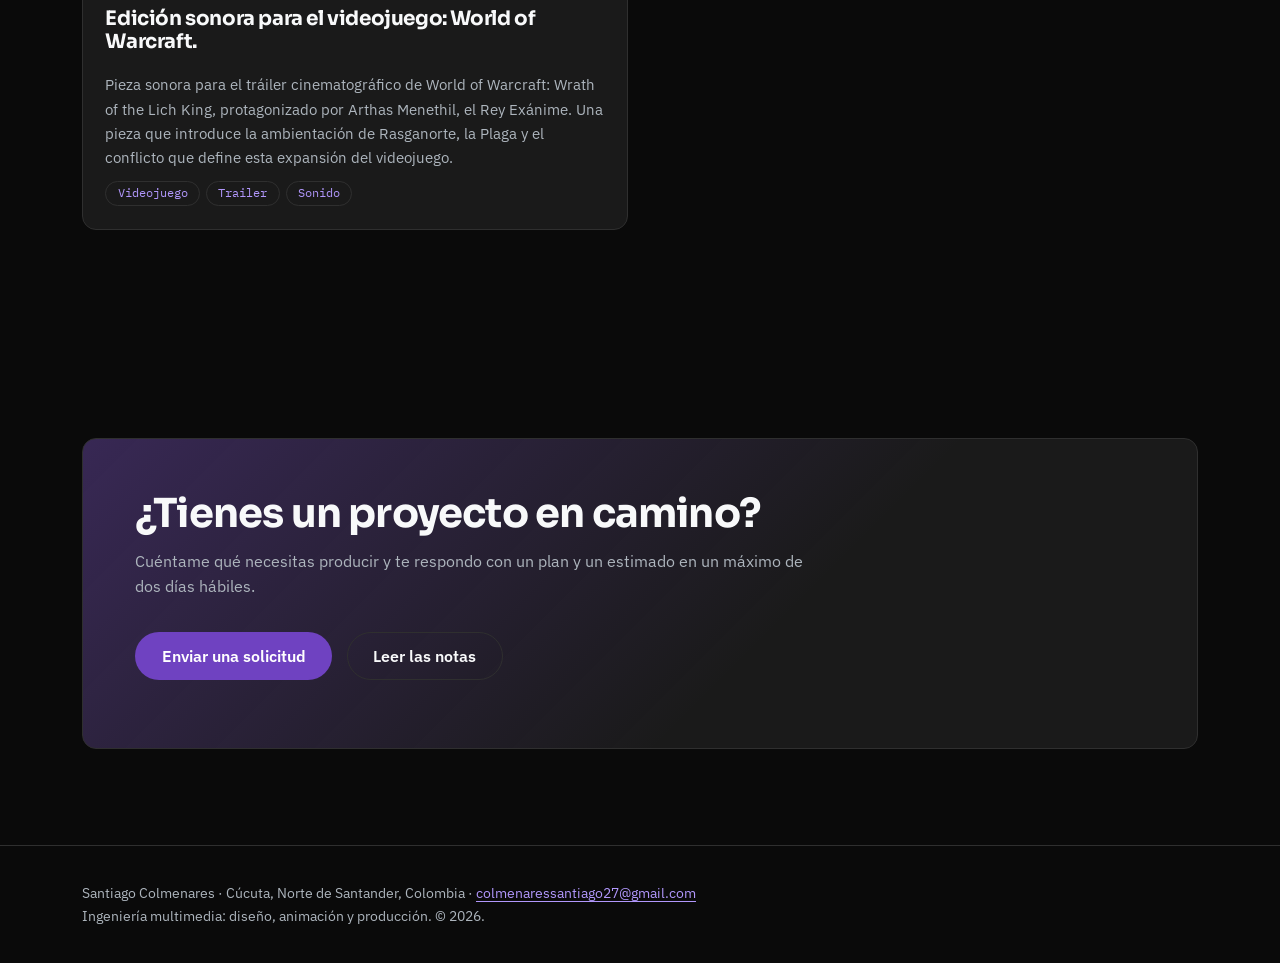
==== commit e3e5c924: "version 1.1 pagina web" ====
--- a/index.html
+++ b/index.html
@@ -35,6 +35,7 @@
         <li class="nav-item"><a class="nav-link" href="index.html" aria-current="page">Inicio</a></li>
         <li class="nav-item"><a class="nav-link" href="#perfil">Perfil</a></li>
         <li class="nav-item"><a class="nav-link" href="#trabajo">Proyectos</a></li>
+        <li class="nav-item"><a class="nav-link" href="pixelteca.html">Pixelteca</a></li>
         <li class="nav-item"><a class="nav-link" href="blog.html">Notas</a></li>
         <li class="nav-item"><a class="nav-link" href="contacto.html">Contacto</a></li>
       </ul>
@@ -232,6 +233,6 @@
     </section>
   </footer>
 
-  <script src="https://cdn.jsdelivr.net/npm/bootstrap@5.3.3/dist/js/bootstrap.bundle.min.js" integrity="sha384-YvpcrYf0tY3lHB60NNkmXc5s9fDVZLESaAA55NDwLksSaTOOjyaJ7WYK1SEd6vDA" crossorigin="anonymous"></script>
+  <script src="https://cdn.jsdelivr.net/npm/bootstrap@5.3.3/dist/js/bootstrap.bundle.min.js" integrity="sha384-YvpcrYf0tY3lHB60NNkmXc5s9fDVZLESaAA55NDzOxhy9GkcIdslK1eN7N6jIeHz" crossorigin="anonymous"></script>
 </body>
 </html>
--- a/css/styles.css
+++ b/css/styles.css
@@ -1,6 +1,6 @@
 /* ==========================================================================
    Portafolio profesional — Santiago Colmenares
-   Hoja de estilos externa y única para index.html, blog.html y contacto.html
+   Hoja de estilos externa y única para index.html, blog.html, contacto.html y pixelteca.html
    Paleta original conservada: negro #0a0a0a · grafito #1a1a1a · violeta #6f42c1
    ========================================================================== */
 
@@ -21,6 +21,7 @@
   --font-display: "Sora", system-ui, sans-serif;
   --font-text: "IBM Plex Sans", system-ui, "Segoe UI", Roboto, sans-serif;
   --font-mono: "IBM Plex Mono", ui-monospace, "Courier New", monospace;
+  --font-pixel: "Press Start 2P", "IBM Plex Mono", monospace; /* solo se carga en pixelteca.html */
 }
 
 /* 2. Base y Modelo de Caja ------------------------------------------------- */
@@ -823,8 +824,660 @@
   margin: 0;
 }
 
-/* 12. Adaptaciones responsivas y accesibilidad ----------------------------- */
+/* 12. Pixelteca: estantería 3D, consola y pantalla CRT --------------------- */
+.pixelteca {
+  padding-top: clamp(2.5rem, 6vw, 4rem);
+  padding-bottom: var(--block);
+}
+
+.pixelteca__intro {
+  margin-bottom: 2rem;
+}
+
+.pixelteca__title {
+  font-family: var(--font-pixel);
+  font-weight: 400;
+  font-size: clamp(1.9rem, 6.5vw, 3.4rem);
+  letter-spacing: 0;
+  line-height: 1.25;
+  text-shadow: 4px 4px 0 var(--violet-deep), 0 0 28px rgba(111, 66, 193, 0.55);
+}
+
+.pixelteca__title span {
+  color: var(--violet-soft);
+}
+
+.blink {
+  animation: blink 1s steps(2, start) infinite;
+}
+
+@keyframes blink {
+  to {
+    visibility: hidden;
+  }
+}
+
+.arcade {
+  display: flex;
+  flex-wrap: wrap;
+  align-items: stretch;
+  gap: 1.5rem;
+}
+
+/* Escenario: el lienzo WebGL va dentro de un marco igual al monitor de la portada. */
+.stage {
+  position: relative;
+  display: flex;
+  flex-direction: column;
+  flex: 3 1 34rem;
+  min-width: 0;
+  margin: 0;
+  background-color: var(--panel);
+  border: 1px solid var(--line);
+  border-radius: var(--radius);
+  overflow: hidden;
+}
+
+.stage__canvas {
+  display: block;
+  width: 100%;
+  aspect-ratio: 16 / 10;
+  background-image: radial-gradient(ellipse at 50% 35%, #1d1430 0, #0c0a12 72%);
+  touch-action: pan-y; /* deja hacer scroll vertical en móviles */
+}
+
+.stage__canvas.is-pointer {
+  cursor: pointer;
+}
+
+/* Líneas de barrido y viñeta encima del lienzo, sin bloquear el ratón. */
+.stage::before,
+.stage::after {
+  content: "";
+  position: absolute;
+  inset: 10px 0 0;
+  pointer-events: none;
+}
+
+.stage::before {
+  background-image: repeating-linear-gradient(0deg, rgba(0, 0, 0, 0.22) 0 1px, transparent 1px 3px);
+  z-index: 1;
+}
+
+.stage::after {
+  background-image: radial-gradient(ellipse at center, transparent 58%, rgba(0, 0, 0, 0.55) 100%);
+  z-index: 1;
+}
+
+.stage__boot {
+  position: absolute;
+  top: 45%;
+  left: 50%;
+  transform: translate(-50%, -50%);
+  margin: 0;
+  font-family: var(--font-pixel);
+  font-size: 0.7rem;
+  color: var(--violet-soft);
+  text-align: center;
+  max-width: 90%;
+}
+
+.stage.is-ready .stage__boot {
+  display: none;
+}
+
+.stage__hud {
+  position: relative;
+  z-index: 2;
+  display: flex;
+  flex-wrap: wrap;
+  align-items: center;
+  justify-content: space-between;
+  gap: 0.5rem 1rem;
+  border-top: 1px solid var(--line);
+  padding: 0.7rem 1.25rem;
+  font-family: var(--font-mono);
+  font-size: 0.78rem;
+  color: var(--muted);
+}
+
+.stage__hud kbd {
+  display: inline-block;
+  min-width: 1.6rem;
+  margin-right: 0.2rem;
+  padding: 0.2rem 0.4rem;
+  font-family: var(--font-pixel);
+  font-size: 0.55rem;
+  text-align: center;
+  color: var(--paper);
+  background-color: var(--panel-alt);
+  border: 1px solid var(--line);
+  border-bottom-width: 3px;
+  border-radius: 4px;
+  box-shadow: none;
+}
+
+.stage__counter {
+  font-family: var(--font-pixel);
+  font-size: 0.6rem;
+  color: var(--violet-soft);
+}
+
+.stage__sound {
+  font-family: var(--font-mono);
+  font-size: 0.72rem;
+  color: var(--violet-soft);
+  background-color: transparent;
+  border: 1px solid var(--line);
+  border-radius: 999px;
+  padding: 0.2rem 0.75rem;
+  transition: border-color 0.2s ease, color 0.2s ease;
+}
+
+.stage__sound:hover,
+.stage__sound:focus-visible {
+  border-color: var(--violet-soft);
+  color: var(--paper);
+}
+
+.stage__sound[aria-pressed="false"] {
+  color: var(--muted);
+}
+
+/* Sin WebGL la lista de cartuchos de abajo hace todo el trabajo. */
+.stage.is-fallback .stage__canvas {
+  aspect-ratio: 16 / 6;
+}
+
+.stage.is-fallback .stage__keys {
+  display: none;
+}
+
+/* Ficha del cartucho seleccionado */
+.cart-info {
+  display: flex;
+  flex-direction: column;
+  gap: 0.6rem;
+  flex: 1 1 18rem;
+  min-width: 0;
+  background-color: var(--panel);
+  background-image: linear-gradient(160deg, rgba(111, 66, 193, 0.28), transparent 55%);
+  border: 1px solid var(--line);
+  border-radius: var(--radius);
+  padding: 1.6rem;
+}
+
+/* Carátula: la misma etiqueta pixel art del cartucho 3D */
+.cart-info__cover {
+  display: block;
+  width: 100%;
+  height: auto;
+  aspect-ratio: 8 / 5;
+  margin-bottom: 0.4rem;
+  background-color: var(--ink);
+  border: 3px solid #2c2c32;
+  border-radius: var(--radius-sm);
+  image-rendering: pixelated;
+  box-shadow: 0 0 0 1px var(--line), 0 10px 30px rgba(111, 66, 193, 0.25);
+}
+
+.cart-info.is-swapping .cart-info__cover {
+  animation: cover-in 0.3s steps(3) both;
+}
+
+@keyframes cover-in {
+  from {
+    filter: brightness(2.2) saturate(0);
+    clip-path: inset(0 0 100% 0);
+  }
+}
+
+.cart-info__title {
+  font-family: var(--font-pixel);
+  font-weight: 400;
+  font-size: clamp(1rem, 2.4vw, 1.3rem);
+  letter-spacing: 0;
+  line-height: 1.45;
+  margin: 0;
+  text-shadow: 3px 3px 0 var(--violet-deep);
+}
+
+.cart-info.is-swapping .cart-info__title {
+  animation: glitch 0.36s steps(4) both;
+}
+
+@keyframes glitch {
+  0% {
+    transform: translateX(-6px);
+    text-shadow: 3px 0 #ff2a5f, -3px 0 #29e3ff;
+    opacity: 0.4;
+  }
+  50% {
+    transform: translateX(4px);
+    text-shadow: -2px 0 #ff2a5f, 2px 0 #29e3ff;
+  }
+  100% {
+    transform: none;
+    text-shadow: 3px 3px 0 var(--violet-deep);
+    opacity: 1;
+  }
+}
+
+.cart-info__desc {
+  color: var(--muted);
+  font-size: 0.95rem;
+  margin: 0;
+}
+
+.cart-info__specs {
+  display: grid;
+  grid-template-columns: auto 1fr;
+  gap: 0.4rem 1rem;
+  margin: 0.4rem 0 0;
+  font-size: 0.92rem;
+}
+
+.cart-info__specs dt {
+  font-family: var(--font-mono);
+  font-size: 0.75rem;
+  font-weight: 500;
+  color: var(--violet-soft);
+  padding-top: 0.15rem;
+}
+
+.cart-info__specs dd {
+  margin: 0;
+}
+
+.cart-info__note {
+  margin: 0.3rem 0 0;
+  padding: 0.7rem 0.9rem;
+  font-size: 0.84rem;
+  color: var(--muted);
+  background-color: rgba(111, 66, 193, 0.14);
+  border-left: 3px solid var(--violet);
+  border-radius: 0 var(--radius-sm) var(--radius-sm) 0;
+}
+
+.cart-info .hero__actions {
+  margin-top: auto;
+  padding-top: 0.8rem;
+}
+
+/* Estantería: lomos de cartucho accesibles (también funcionan sin JavaScript). */
+.shelf {
+  display: grid;
+  grid-template-columns: repeat(auto-fit, minmax(10.5rem, 1fr));
+  gap: 1rem;
+  margin: 1.5rem 0 0;
+  padding: 0;
+}
+
+.shelf li {
+  transition: filter 0.25s ease, transform 0.25s ease;
+}
+
+.shelf li.is-active,
+.shelf li:focus-within {
+  filter: drop-shadow(0 0 10px rgba(177, 151, 252, 0.75));
+  transform: translateY(-5px);
+}
+
+.spine {
+  --spine-a: var(--violet-soft);
+  --spine-b: var(--violet);
+  position: relative;
+  display: flex;
+  flex-direction: column;
+  gap: 0.3rem;
+  height: 100%;
+  padding: 1.6rem 1rem 1rem 1.35rem;
+  color: var(--paper);
+  text-decoration: none;
+  background-image: linear-gradient(180deg, #2c2c32, #1c1c20);
+  /* Silueta de cartucho: esquinas superiores achaflanadas */
+  clip-path: polygon(9% 0, 91% 0, 100% 16%, 100% 100%, 0 100%, 0 16%);
+}
+
+/* Franja de color del juego y estrías del plástico */
+.spine::before {
+  content: "";
+  position: absolute;
+  inset: 0 auto 0 0;
+  width: 6px;
+  background-image: linear-gradient(180deg, var(--spine-a), var(--spine-b));
+}
+
+.spine::after {
+  content: "";
+  position: absolute;
+  top: 0.55rem;
+  left: 22%;
+  right: 22%;
+  height: 0.45rem;
+  background-image: repeating-linear-gradient(180deg, #45454e 0 1px, transparent 1px 3px);
+}
+
+.spine:hover,
+.spine:focus {
+  color: var(--paper);
+}
+
+.spine:focus-visible {
+  outline: none; /* el resplandor del <li> marca el foco */
+}
+
+.shelf li.is-active .spine,
+.spine:focus-visible {
+  background-image: linear-gradient(180deg, #3a3446, #1f1a2a);
+}
+
+.spine__num {
+  font-family: var(--font-pixel);
+  font-size: 0.55rem;
+  color: var(--muted);
+}
+
+.spine__name {
+  font-family: var(--font-pixel);
+  font-size: 0.7rem;
+  line-height: 1.6;
+  color: var(--spine-a);
+}
+
+.spine__genre {
+  font-family: var(--font-mono);
+  font-size: 0.74rem;
+  color: var(--muted);
+}
+
+/* Colores de cada juego, tomados de su propia hoja de estilos */
+.spine--galaxhell {
+  --spine-a: #ffe040;
+  --spine-b: #ff2a3a;
+}
+
+.spine--goblinz {
+  --spine-a: #f2c14e;
+  --spine-b: #7ccf3f;
+}
+
+.spine--nachthexen {
+  --spine-a: #ffb84d;
+  --spine-b: #d7261e;
+}
+
+.spine--strikers {
+  --spine-a: #29f0ff;
+  --spine-b: #ff2bd6;
+}
+
+.spine--formula {
+  --spine-a: #7fe8ff;
+  --spine-b: #1462d4;
+}
+
+/* Pantalla CRT de carga */
+.crt {
+  position: fixed;
+  inset: 0;
+  z-index: 2000;
+  background-color: #000;
+  overflow: hidden;
+  animation: crt-dark 0.2s ease-out both;
+}
+
+.crt[hidden] {
+  display: none;
+}
+
+.crt:focus {
+  outline: none;
+}
+
+@keyframes crt-dark {
+  from {
+    opacity: 0;
+  }
+}
+
+.crt__screen {
+  position: absolute;
+  inset: 0;
+  display: flex;
+  flex-direction: column;
+  align-items: center;
+  justify-content: center;
+  gap: 1.1rem;
+  margin: 0;
+  padding: 1rem;
+  text-align: center;
+  font-family: var(--font-pixel);
+  background-image: radial-gradient(ellipse at center, #1d1430 0, #08060d 75%);
+  border-radius: 3% / 5%; /* curvatura del tubo */
+  transform: scale(0, 0.004);
+}
+
+/* Líneas de barrido, viñeta y reflejo del vidrio */
+.crt__screen::before,
+.crt__screen::after {
+  content: "";
+  position: absolute;
+  inset: 0;
+  z-index: 3;
+  pointer-events: none;
+  border-radius: inherit;
+}
+
+.crt__screen::before {
+  background-image: repeating-linear-gradient(0deg, rgba(0, 0, 0, 0.32) 0 2px, transparent 2px 4px),
+    repeating-linear-gradient(90deg, rgba(255, 0, 60, 0.05) 0 1px, rgba(0, 255, 120, 0.04) 1px 2px, rgba(40, 80, 255, 0.05) 2px 3px);
+}
+
+.crt__screen::after {
+  background-image: radial-gradient(ellipse at 30% 18%, rgba(255, 255, 255, 0.07), transparent 40%),
+    radial-gradient(ellipse at center, transparent 55%, rgba(0, 0, 0, 0.85) 100%);
+}
+
+.crt.is-on .crt__screen {
+  animation: crt-on 0.7s cubic-bezier(0.2, 0.8, 0.2, 1) both, crt-flicker 0.15s steps(2) 0.7s infinite;
+}
+
+.crt.is-off .crt__screen {
+  animation: crt-off 0.45s ease-in both;
+}
+
+@keyframes crt-on {
+  0% {
+    transform: scale(0, 0.004);
+    filter: brightness(6);
+  }
+  40% {
+    transform: scale(1, 0.004);
+    filter: brightness(6);
+  }
+  100% {
+    transform: scale(1, 1);
+    filter: brightness(1);
+  }
+}
+
+@keyframes crt-off {
+  0% {
+    transform: scale(1, 1);
+    filter: brightness(1);
+  }
+  55% {
+    transform: scale(1, 0.004);
+    filter: brightness(5);
+  }
+  100% {
+    transform: scale(0, 0.004);
+    filter: brightness(8);
+  }
+}
+
+@keyframes crt-flicker {
+  50% {
+    opacity: 0.94;
+  }
+}
+
+.crt__noise {
+  position: absolute;
+  inset: 0;
+  width: 100%;
+  height: 100%;
+  image-rendering: pixelated;
+  transition: opacity 0.35s ease;
+}
+
+.crt.is-boot .crt__noise {
+  opacity: 0;
+}
+
+.crt__screen > p,
+.crt__log {
+  position: relative;
+  z-index: 2;
+  margin: 0;
+  max-width: none;
+}
+
+.crt__screen > .crt__channel,
+.crt__screen > .crt__skip {
+  position: absolute;
+}
+
+.crt__channel {
+  top: 7%;
+  right: 8%;
+  font-size: clamp(0.9rem, 2.4vw, 1.4rem);
+  color: var(--violet-soft);
+  text-shadow: 0 0 10px var(--violet);
+}
+
+.crt__brand,
+.crt__game,
+.crt__log,
+.crt__bar {
+  opacity: 0;
+  transition: opacity 0.3s ease 0.15s;
+}
+
+.crt.is-boot .crt__brand,
+.crt.is-boot .crt__game,
+.crt.is-boot .crt__log,
+.crt.is-boot .crt__bar {
+  opacity: 1;
+}
+
+.crt__brand {
+  font-size: clamp(1.6rem, 7vw, 3.6rem);
+  color: var(--violet-soft);
+  /* aberración cromática del tubo */
+  text-shadow: 3px 0 rgba(255, 40, 90, 0.65), -3px 0 rgba(40, 220, 255, 0.65), 0 0 26px var(--violet);
+}
+
+.crt.is-boot .crt__brand {
+  animation: crt-jitter 2.4s steps(1) infinite;
+}
+
+@keyframes crt-jitter {
+  0%,
+  100% {
+    transform: none;
+  }
+  47% {
+    transform: translateX(3px) skewX(-6deg);
+  }
+  49% {
+    transform: translateX(-2px);
+  }
+  51% {
+    transform: none;
+  }
+}
+
+.crt__game {
+  font-size: clamp(0.75rem, 2.6vw, 1.15rem);
+  line-height: 1.6;
+  color: var(--paper);
+}
+
+.crt__log {
+  min-height: 7.5em;
+  width: min(30rem, 88vw);
+  padding: 0;
+  font-size: clamp(0.5rem, 1.6vw, 0.65rem);
+  line-height: 2.2;
+  text-align: left;
+  color: var(--muted);
+}
+
+.crt__log li {
+  animation: crt-type 0.3s steps(6) both;
+}
+
+.crt__log li:last-child {
+  color: var(--violet-soft);
+}
+
+@keyframes crt-type {
+  from {
+    clip-path: inset(0 100% 0 0);
+  }
+  to {
+    clip-path: inset(0 0 0 0);
+  }
+}
+
+.crt__bar {
+  width: min(24rem, 76vw);
+  height: 1.5rem;
+  padding: 3px;
+  border: 3px solid var(--violet-soft);
+}
+
+.crt__bar span {
+  display: block;
+  height: 100%;
+  background-image: repeating-linear-gradient(90deg, var(--violet-soft) 0 12px, transparent 12px 15px);
+  transform: scaleX(0);
+  transform-origin: left;
+}
+
+.crt.is-boot .crt__bar span {
+  animation: crt-bar 1.9s steps(14) 0.25s forwards;
+}
+
+@keyframes crt-bar {
+  to {
+    transform: scaleX(1);
+  }
+}
+
+.crt.is-ready .crt__game {
+  color: var(--violet-soft);
+  animation: blink 0.25s steps(2, start) 3;
+}
+
+.crt__skip {
+  bottom: 6%;
+  font-size: 0.55rem;
+  color: #6c6c78;
+}
+
+/* 13. Adaptaciones responsivas y accesibilidad ----------------------------- */
 @media (max-width: 767.98px) {
+  .stage__canvas {
+    aspect-ratio: 4 / 3.4;
+  }
+
+  .stage__keys {
+    display: none;
+  }
+
   .post__thumb {
     flex: 1 1 100%;
     width: 100%;
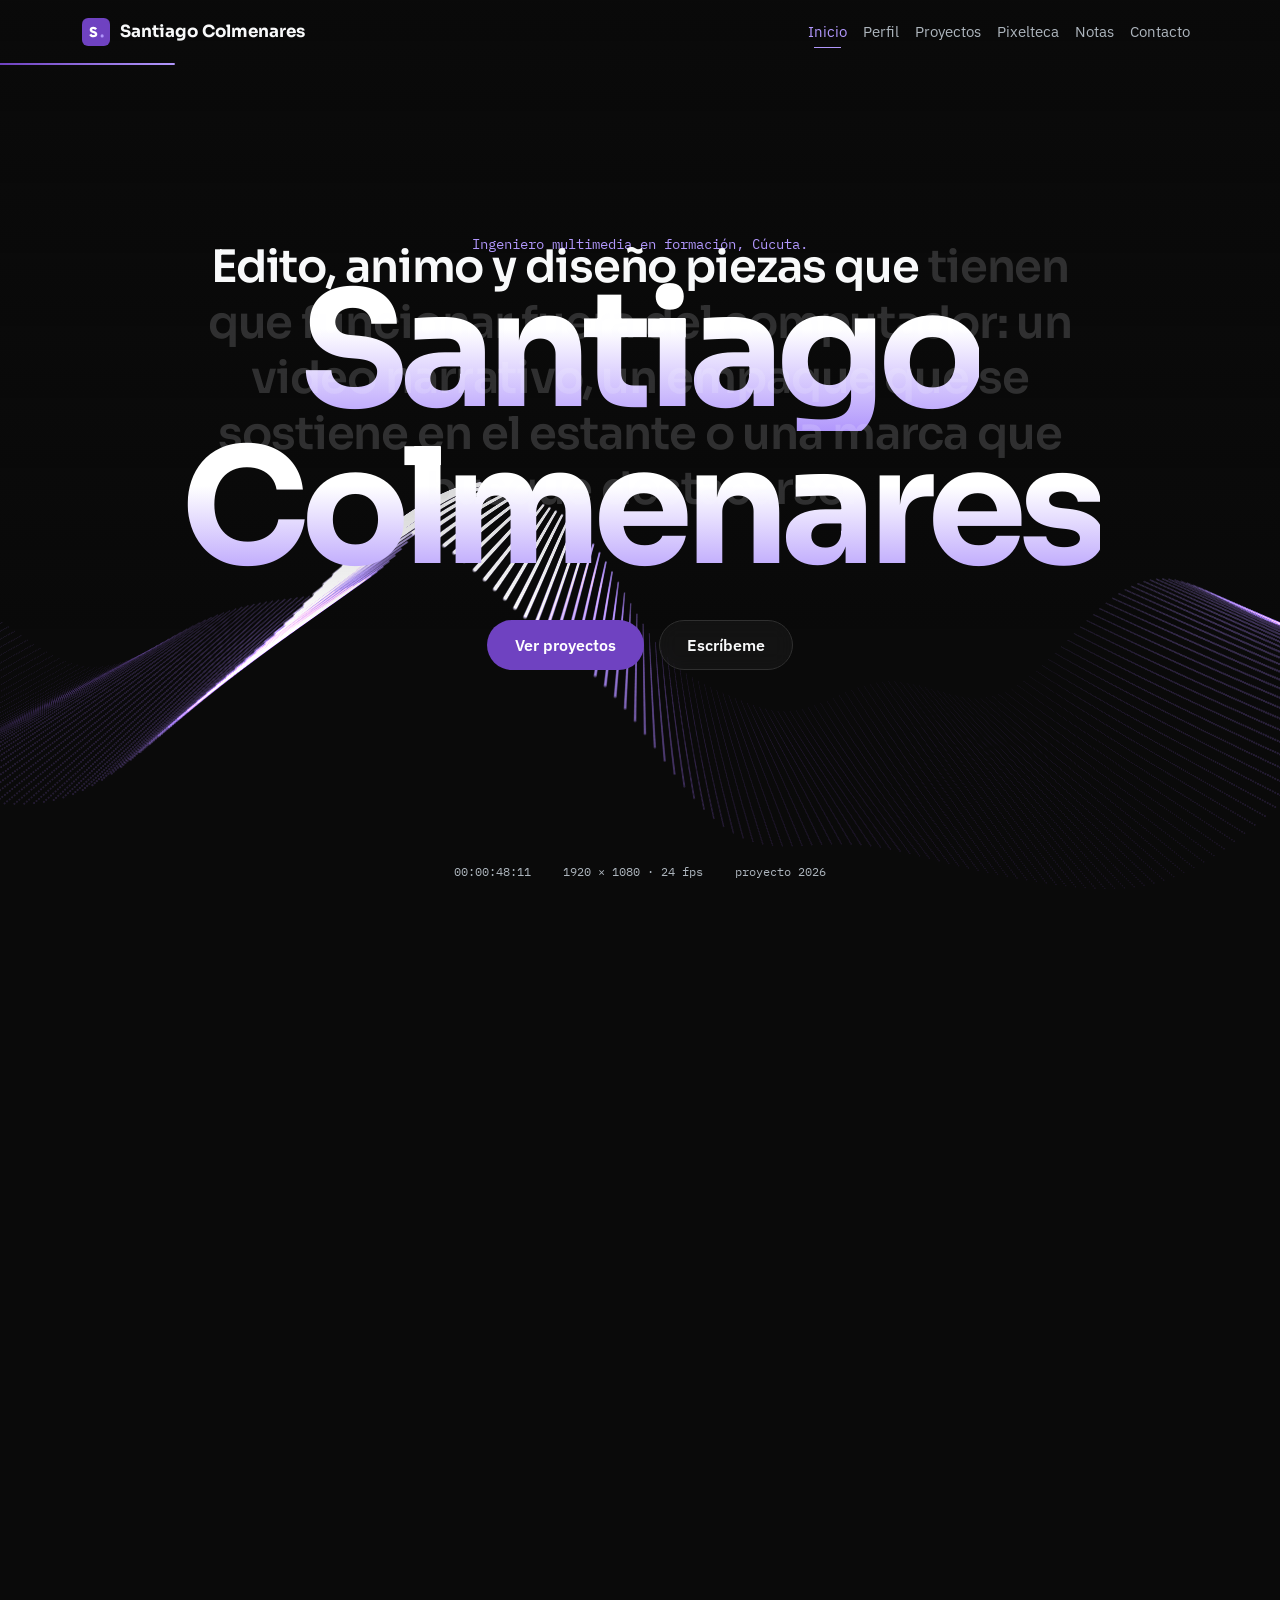
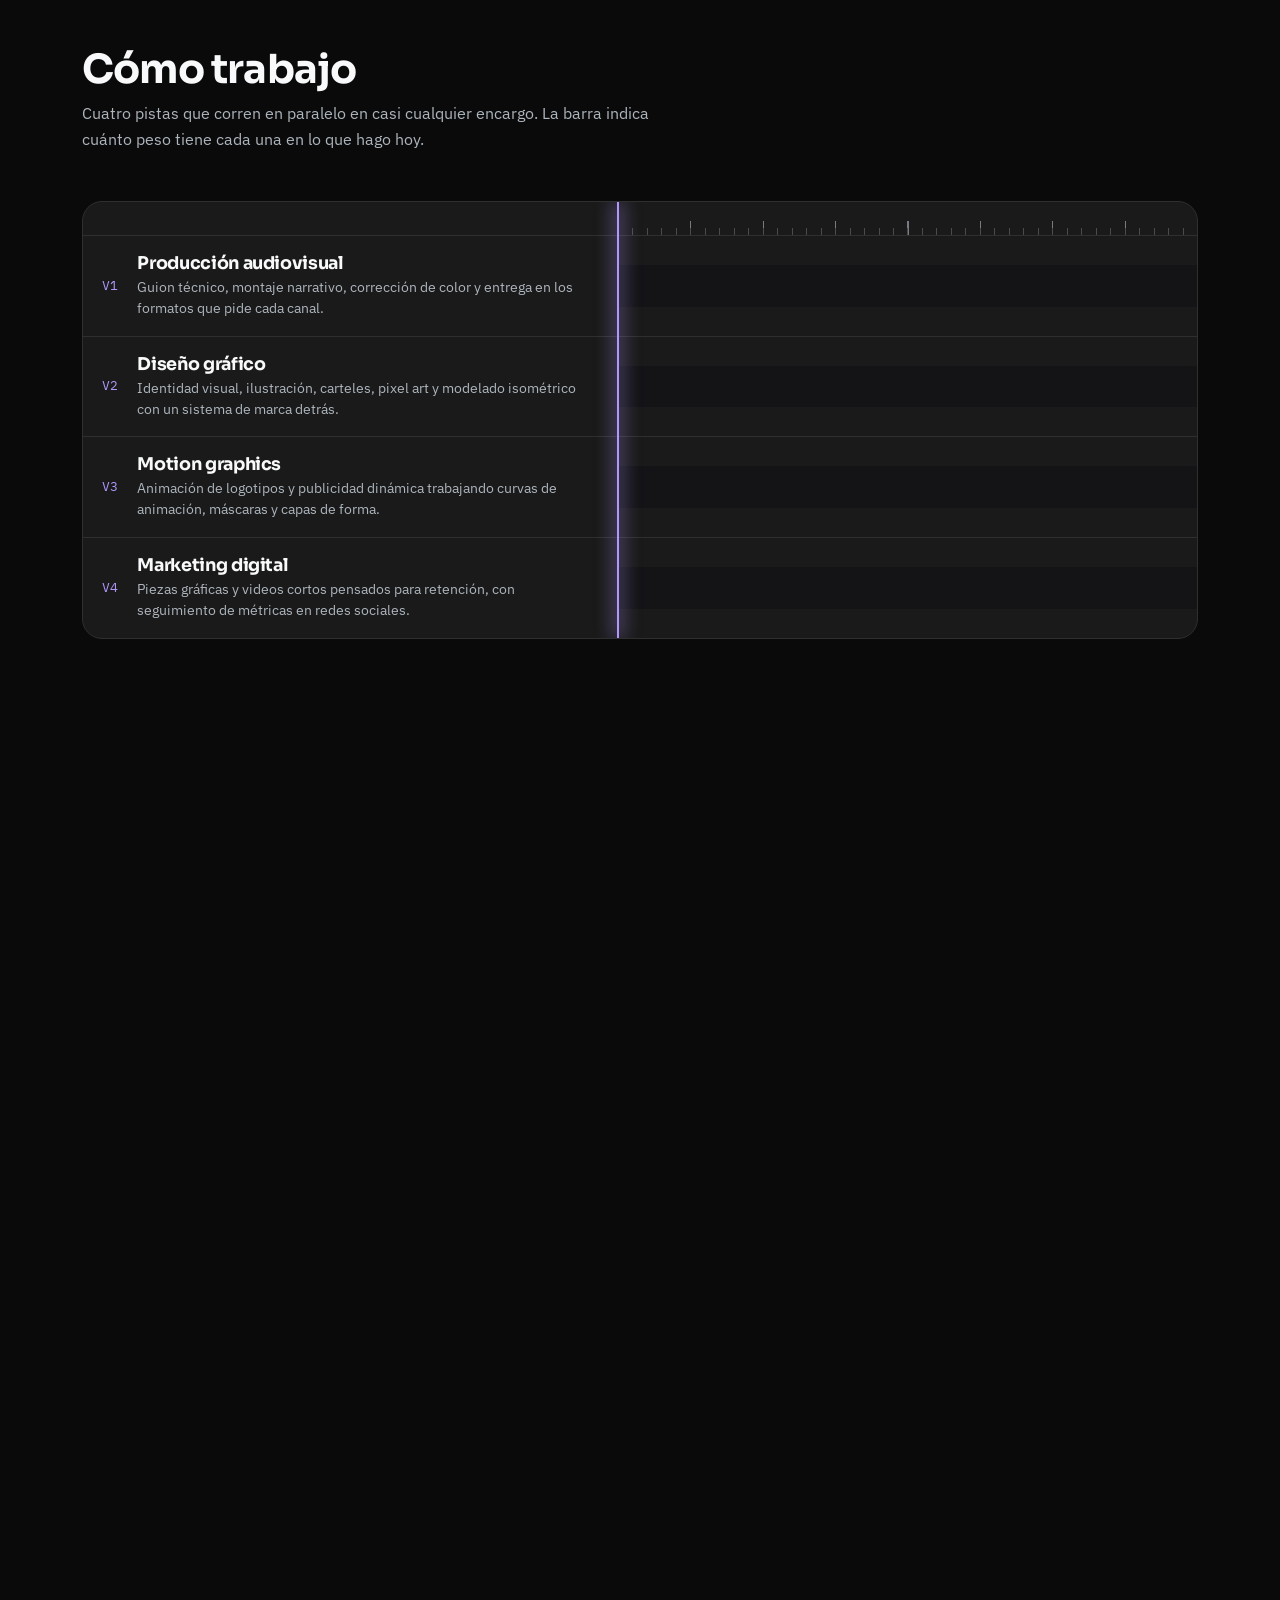
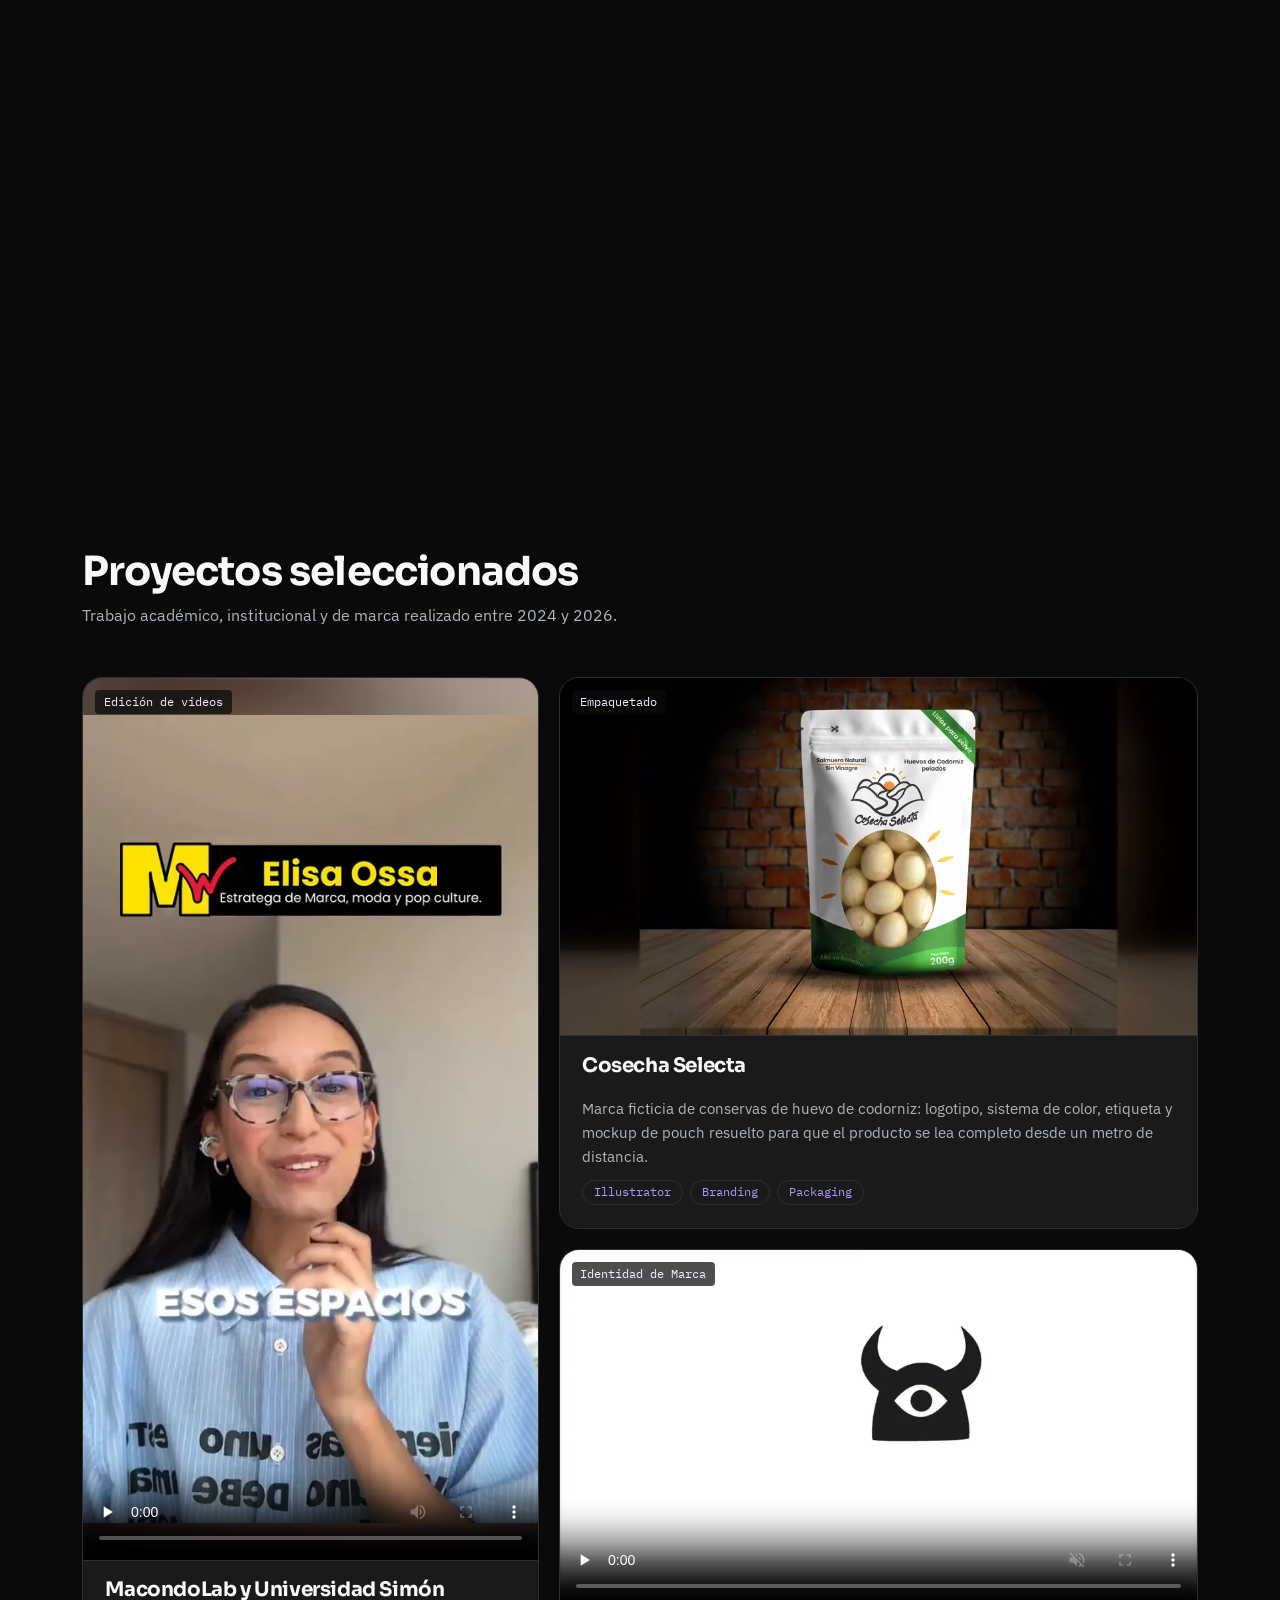
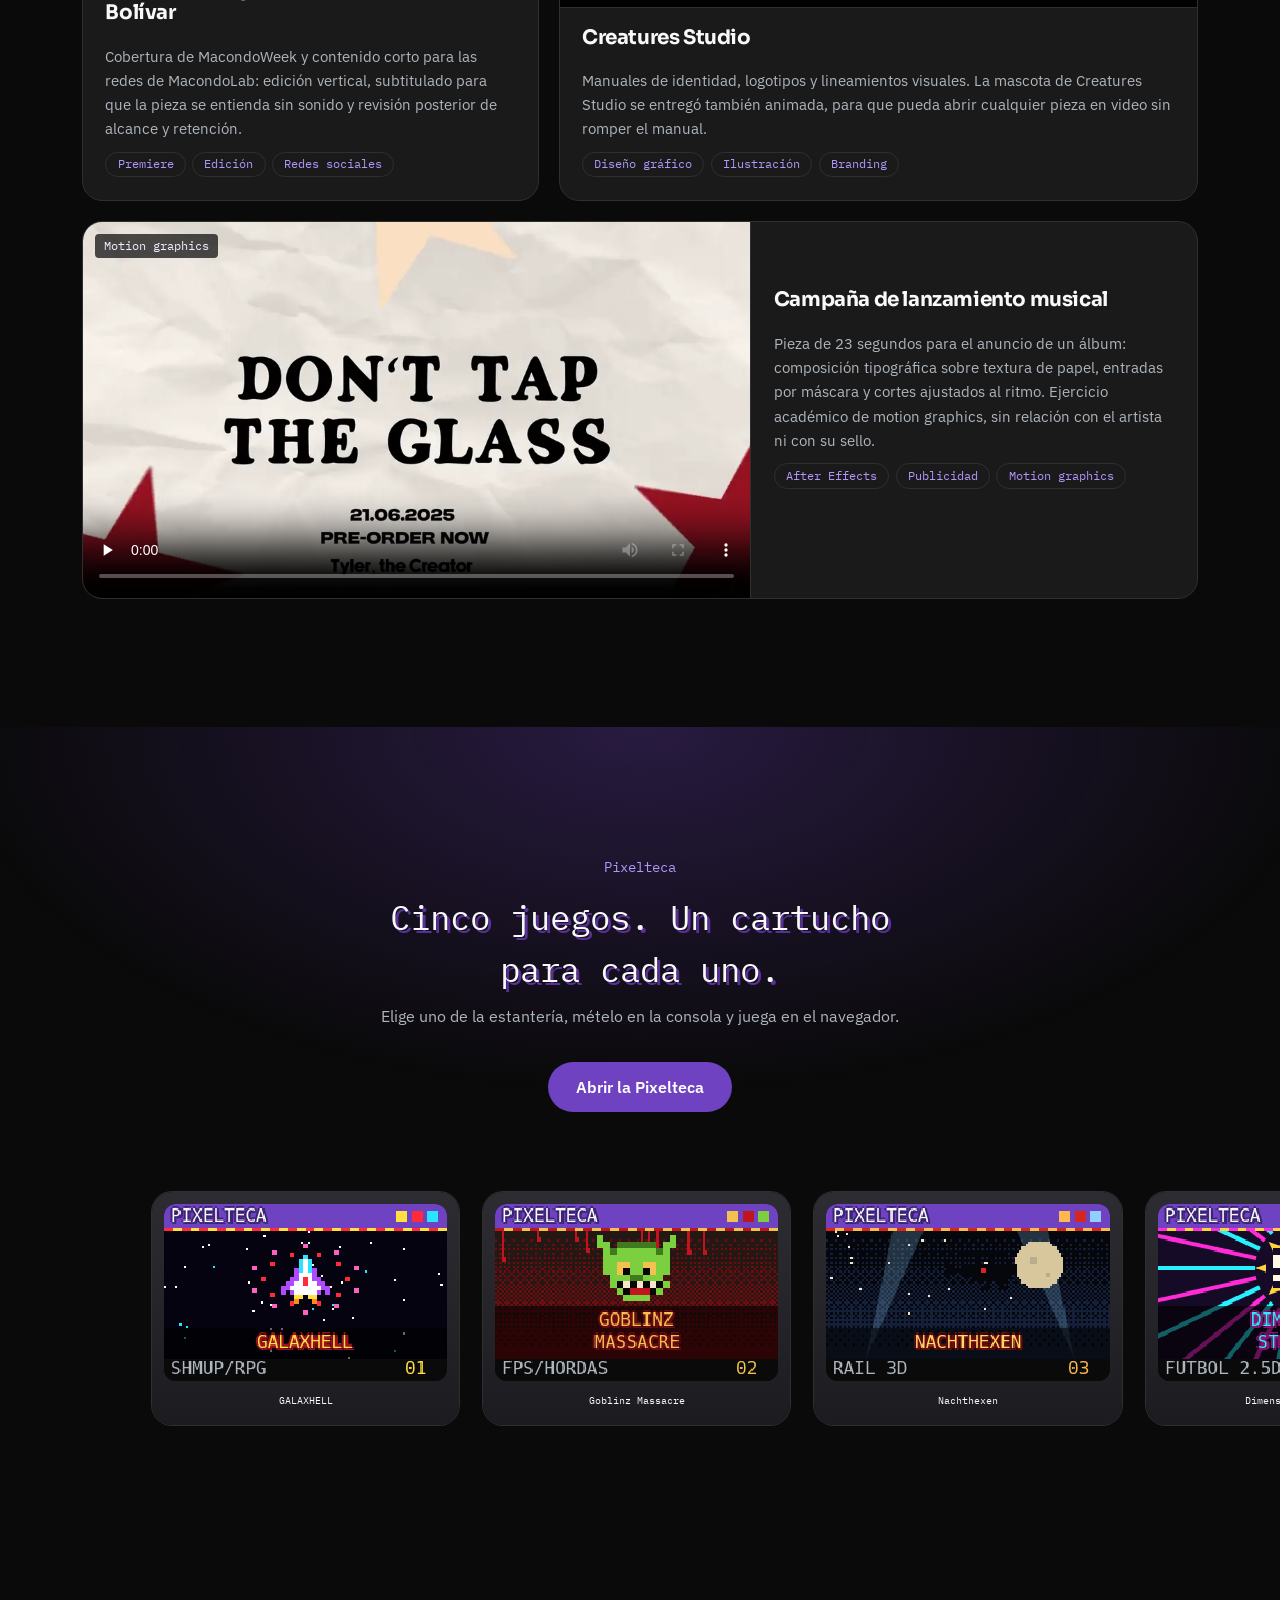
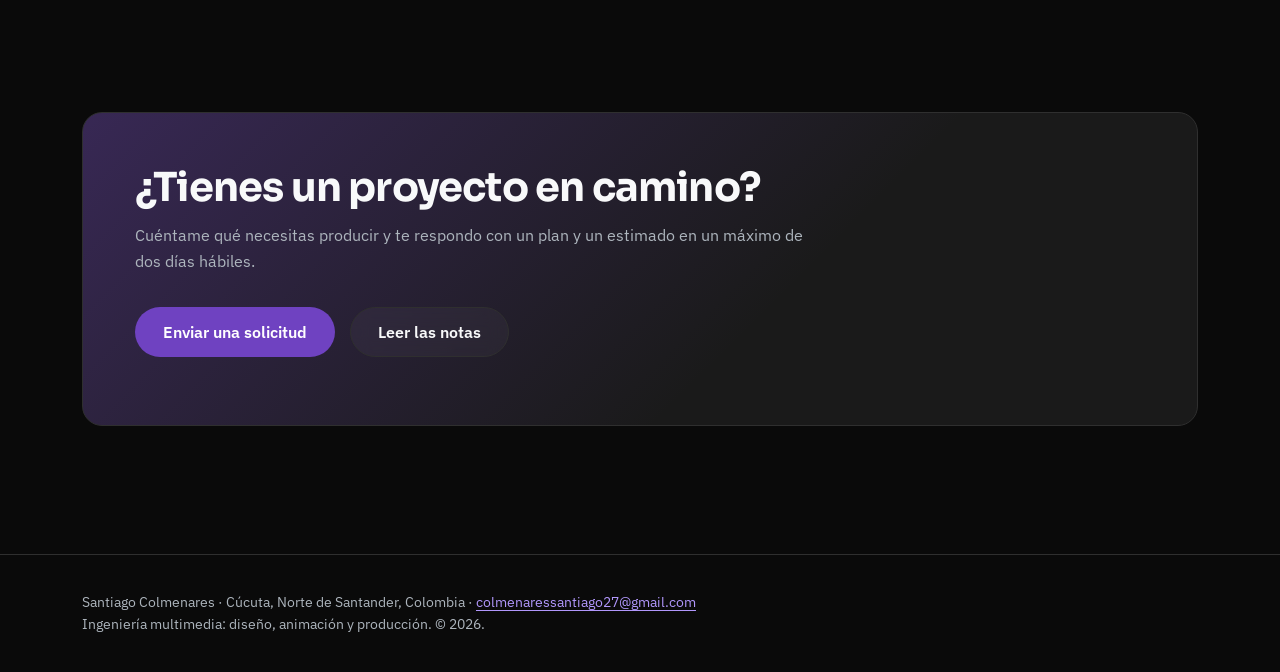
==== commit 6ba3a749: "version 1.2" ====
--- a/index.html
+++ b/index.html
@@ -10,10 +10,11 @@
 
   <link rel="preconnect" href="https://fonts.googleapis.com">
   <link rel="preconnect" href="https://fonts.gstatic.com" crossorigin>
-  <link rel="stylesheet" href="https://fonts.googleapis.com/css2?family=IBM+Plex+Mono:wght@400;500&amp;family=IBM+Plex+Sans:wght@400;500;600&amp;family=Sora:wght@600;700&amp;zdisplay=swap">
+  <link rel="stylesheet" href="https://fonts.googleapis.com/css2?family=IBM+Plex+Mono:wght@400;500&amp;family=IBM+Plex+Sans:wght@400;500;600&amp;family=Press+Start+2P&amp;family=Sora:wght@600;700&amp;display=swap">
 
   <link rel="stylesheet" href="https://cdn.jsdelivr.net/npm/bootstrap@5.3.3/dist/css/bootstrap.min.css" integrity="sha384-QWTKZyjpPEjISv5WaRU9OFeRpok6YctnYmDr5pNlyT2bRjXh0JMhjY6hW+ALEwIH" crossorigin="anonymous">
   <link rel="stylesheet" href="css/styles.css">
+  <script src="js/site.js"></script>
 </head>
 <body>
   <a class="skip-link" href="#contenido">Saltar al contenido</a>
@@ -43,73 +44,60 @@
   </header>
 
   <main id="contenido">
-    <section class="hero container">
-      <header class="hero__text">
-        <p class="hero__role">Ingeniero multimedia en formación, Cúcuta.</p>
-        <h1>Santiago Colmenares</h1>
-        <p class="lede">Edito, animo y diseño piezas que tienen que funcionar fuera del computador: un video narrativo, un empaque que se sostiene en el estante o una marca que busque destacarse.</p>
-        <p class="hero__actions">
+    <section class="opening" id="opening" aria-labelledby="hero-title">
+      <header class="opening__pin">
+        <canvas class="opening__canvas" id="hero-canvas" aria-hidden="true"></canvas>
+        <hgroup class="opening__title">
+          <p class="hero__role">Ingeniero multimedia en formación, Cúcuta.</p>
+          <h1 id="hero-title" data-split>Santiago Colmenares</h1>
+        </hgroup>
+        <p class="hero__actions opening__actions">
           <a class="btn btn-violet" href="#trabajo">Ver proyectos</a>
           <a class="btn btn-ghost" href="contacto.html">Escríbeme</a>
         </p>
-      </header>
-
-      <figure class="monitor">
-        <span class="monitor__bars" aria-hidden="true"></span>
-        <span class="monitor__screen">
-          <svg class="monitor__wave" viewBox="0 0 600 160" aria-hidden="true" focusable="false" preserveAspectRatio="none">
-            <line class="wave-grid" x1="0" y1="80" x2="600" y2="80"></line>
-            <polyline class="wave-line" points="0,80 10,79 20,76 30,73 40,70 50,69 60,70 70,72 80,74 90,75 100,77 110,80 120,83 130,87 140,89 150,89 160,84 170,74 180,61 190,47 200,37 210,33 220,37 230,48 240,63 250,79 260,92 270,102 280,108 290,111 300,114 310,116 320,117 330,114 340,107 350,96 360,82 370,69 380,60 390,58 400,64 410,75 420,89 430,101 440,108 450,111 460,109 470,104 480,98 490,93 500,88 510,84 520,80 530,75 540,72 550,70 560,70 570,72 580,75 590,78 600,80"></polyline>
-            <line class="playhead" x1="0" y1="0" x2="0" y2="160"></line>
-          </svg>
-        </span>
-        <figcaption class="monitor__readout">
-          <span>00:00:42:18</span>
+        <p class="opening__statement" id="hero-statement">Edito, animo y diseño piezas que tienen que funcionar fuera del computador: un video narrativo, un empaque que se sostiene en el estante o una marca que busque destacarse.</p>
+        <p class="opening__readout" aria-hidden="true">
+          <span id="hero-timecode">00:00:42:18</span>
           <span>1920 × 1080 · 24 fps</span>
           <span>proyecto 2026</span>
-        </figcaption>
-      </figure>
-    </section>
-
-    <section class="block container" id="perfil">
-      <header class="block__intro">
-        <h2>Cómo trabajo</h2>
-        <p class="muted">Cuatro pistas que corren en paralelo en casi cualquier encargo. La barra indica cuánto peso tiene cada una en lo que hago hoy.</p>
+        </p>
       </header>
-
-      <ul class="tracks list-unstyled">
-        <li class="track">
-          <span class="track__id">V1</span>
-          <h3 class="track__name">Producción audiovisual</h3>
-          <p class="track__desc">Guion técnico, montaje narrativo, corrección de color y entrega en los formatos que pide cada canal.</p>
-          <p class="track__clip" aria-hidden="true"><span class="clip-90"></span></p>
-        </li>
-        <li class="track">
-          <span class="track__id">V2</span>
-          <h3 class="track__name">Diseño gráfico</h3>
-          <p class="track__desc">Identidad visual, ilustración, carteles, pixel art y modelado isométrico con un sistema de marca detrás.</p>
-          <p class="track__clip" aria-hidden="true"><span class="clip-75"></span></p>
-        </li>
-        <li class="track">
-          <span class="track__id">V3</span>
-          <h3 class="track__name">Motion graphics</h3>
-          <p class="track__desc">Animación de logotipos y publicidad dinámica trabajando curvas de animación, máscaras y capas de forma.</p>
-          <p class="track__clip" aria-hidden="true"><span class="clip-60"></span></p>
-        </li>
-        <li class="track">
-          <span class="track__id">V4</span>
-          <h3 class="track__name">Marketing digital</h3>
-          <p class="track__desc">Piezas gráficas y videos cortos pensados para retención, con seguimiento de métricas en redes sociales.</p>
-          <p class="track__clip" aria-hidden="true"><span class="clip-50"></span></p>
-        </li>
-
-        <li class="track">
-          <span class="track__id">V5</span>
-          <h3 class="track__name">Edición Sonora</h3>
-          <p class="track__desc">Crear diferentes experiencias sonora clara, dinámica y coherente con la identidad y narrativa del proyecto, cuidando tanto los aspectos técnicos como la intención creativa del sonido.</p>
-          <p class="track__clip" aria-hidden="true"><span class="clip-50"></span></p>
-        </li>
-      </ul>
+    </section>
+
+    <section class="timeline" id="perfil" aria-labelledby="perfil-title">
+      <article class="timeline__pin container">
+        <header class="block__intro">
+          <h2 id="perfil-title">Cómo trabajo</h2>
+          <p class="muted">Cuatro pistas que corren en paralelo en casi cualquier encargo. La barra indica cuánto peso tiene cada una en lo que hago hoy.</p>
+        </header>
+
+        <ul class="tracks list-unstyled" id="tracks">
+          <li class="track">
+            <span class="track__id">V1</span>
+            <h3 class="track__name">Producción audiovisual</h3>
+            <p class="track__desc">Guion técnico, montaje narrativo, corrección de color y entrega en los formatos que pide cada canal.</p>
+            <p class="track__clip" aria-hidden="true"><span class="clip-90"></span></p>
+          </li>
+          <li class="track">
+            <span class="track__id">V2</span>
+            <h3 class="track__name">Diseño gráfico</h3>
+            <p class="track__desc">Identidad visual, ilustración, carteles, pixel art y modelado isométrico con un sistema de marca detrás.</p>
+            <p class="track__clip" aria-hidden="true"><span class="clip-75"></span></p>
+          </li>
+          <li class="track">
+            <span class="track__id">V3</span>
+            <h3 class="track__name">Motion graphics</h3>
+            <p class="track__desc">Animación de logotipos y publicidad dinámica trabajando curvas de animación, máscaras y capas de forma.</p>
+            <p class="track__clip" aria-hidden="true"><span class="clip-60"></span></p>
+          </li>
+          <li class="track">
+            <span class="track__id">V4</span>
+            <h3 class="track__name">Marketing digital</h3>
+            <p class="track__desc">Piezas gráficas y videos cortos pensados para retención, con seguimiento de métricas en redes sociales.</p>
+            <p class="track__clip" aria-hidden="true"><span class="clip-50"></span></p>
+          </li>
+        </ul>
+      </article>
     </section>
 
     <section class="block container" id="trabajo">
@@ -118,8 +106,8 @@
         <p class="muted">Trabajo académico, institucional y de marca realizado entre 2024 y 2026.</p>
       </header>
 
-      <ul class="row g-4 list-unstyled">
-        <li class="col-md-6">
+      <ul class="bento list-unstyled">
+        <li class="bento__item bento__item--tall">
           <article class="work">
             <figure class="work__frame work__frame--vertical">
               <video poster="img/macondo-poster.webp" controls preload="none" playsinline width="720" height="1280">
@@ -138,7 +126,7 @@
           </article>
         </li>
 
-        <li class="col-md-6">
+        <li class="bento__item">
           <article class="work">
             <figure class="work__frame frame-2">
               <img src="img/conserva-mockup.webp" alt="Pouch blanco y verde de Cosecha Selecta con ventana ovalada que deja ver los huevos de codorniz, sobre una mesa de madera." width="960" height="540" loading="lazy" decoding="async">
@@ -154,7 +142,7 @@
           </article>
         </li>
 
-        <li class="col-md-6">
+        <li class="bento__item">
           <article class="work">
             <figure class="work__frame frame-3">
               <video poster="img/creatures-poster.webp" controls preload="none" playsinline muted width="1280" height="720">
@@ -173,8 +161,8 @@
           </article>
         </li>
 
-        <li class="col-md-6">
-          <article class="work">
+        <li class="bento__item bento__item--full">
+          <article class="work work--split">
             <figure class="work__frame frame-4">
               <video poster="img/animacion-poster.webp" controls preload="none" playsinline width="1280" height="720">
                 <source src="video/animacion-logo.mp4" type="video/mp4">
@@ -191,25 +179,26 @@
             </ul>
           </article>
         </li>
-        <li class="col-md-6">
-          <article class="work">
-            <figure class="work__frame frame-5">
-              <video poster="img/lich-king.webp" controls preload="none" playsinline width="1280" height="720">
-                <source src="video/videoarthas.mp4" type="video/mp4">
-                <a href="video/videoarthas.mp4">Descargar video</a>
-              </video>
-              <figcaption class="frame__tag">Edición Sonora</figcaption>
-            </figure>
-            <h3>Edición sonora para el videojuego: World of Warcraft. </h3>
-            <p class="work__text">Pieza sonora para el tráiler cinematográfico de World of Warcraft: Wrath of the Lich King, protagonizado por Arthas Menethil, el Rey Exánime. Una pieza que introduce la ambientación de Rasganorte, la Plaga y el conflicto que define esta expansión del videojuego.</p>
-            <ul class="tags list-unstyled">
-              <li>Videojuego</li>
-              <li>Trailer</li>
-              <li>Sonido</li>
-            </ul>
-          </article>
-        </li>
       </ul>
+    </section>
+
+    <section class="teaser" id="juegos" aria-labelledby="teaser-title">
+      <header class="teaser__head container">
+        <p class="hero__role">Pixelteca</p>
+        <h2 id="teaser-title">Cinco juegos. Un cartucho para cada uno.</h2>
+        <p class="muted">Elige uno de la estantería, mételo en la consola y juega en el navegador.</p>
+        <p class="hero__actions">
+          <a class="btn btn-violet" href="pixelteca.html">Abrir la Pixelteca</a>
+        </p>
+      </header>
+
+      <ol class="rail list-unstyled" id="rail">
+        <li><a class="rail__card" href="pixelteca.html#galaxhell"><canvas data-cover="galaxhell" width="256" height="160" aria-hidden="true"></canvas><span>GALAXHELL</span></a></li>
+        <li><a class="rail__card" href="pixelteca.html#goblinz"><canvas data-cover="goblinz" width="256" height="160" aria-hidden="true"></canvas><span>Goblinz Massacre</span></a></li>
+        <li><a class="rail__card" href="pixelteca.html#nachthexen"><canvas data-cover="nachthexen" width="256" height="160" aria-hidden="true"></canvas><span>Nachthexen</span></a></li>
+        <li><a class="rail__card" href="pixelteca.html#strikers"><canvas data-cover="strikers" width="256" height="160" aria-hidden="true"></canvas><span>Dimension Strikers</span></a></li>
+        <li><a class="rail__card" href="pixelteca.html#formula"><canvas data-cover="formula" width="256" height="160" aria-hidden="true"></canvas><span>Fórmula Azul</span></a></li>
+      </ol>
     </section>
 
     <section class="block container">
@@ -234,5 +223,7 @@
   </footer>
 
   <script src="https://cdn.jsdelivr.net/npm/bootstrap@5.3.3/dist/js/bootstrap.bundle.min.js" integrity="sha384-YvpcrYf0tY3lHB60NNkmXc5s9fDVZLESaAA55NDzOxhy9GkcIdslK1eN7N6jIeHz" crossorigin="anonymous"></script>
+  <script src="js/cartridges.js"></script>
+  <script src="js/hero.js"></script>
 </body>
 </html>
--- a/css/styles.css
+++ b/css/styles.css
@@ -15,9 +15,12 @@
   --violet: #6f42c1;
   --violet-deep: #593196;
   --violet-soft: #b197fc; /* acento de texto: cumple contraste AA sobre fondos oscuros */
-  --radius: 14px;
-  --radius-sm: 8px;
-  --block: clamp(3.5rem, 8vw, 6rem); /* ritmo vertical entre bloques */
+  --radius: 20px;
+  --radius-sm: 12px;
+  --block: clamp(4.5rem, 10vw, 8rem); /* ritmo vertical entre bloques */
+  --header-h: 4rem;
+  --ease-out: cubic-bezier(0.16, 1, 0.3, 1); /* arranque rápido y frenado largo */
+  --ease-soft: cubic-bezier(0.22, 0.61, 0.36, 1);
   --font-display: "Sora", system-ui, sans-serif;
   --font-text: "IBM Plex Sans", system-ui, "Segoe UI", Roboto, sans-serif;
   --font-mono: "IBM Plex Mono", ui-monospace, "Courier New", monospace;
@@ -41,7 +44,7 @@
   color: var(--paper);
   font-family: var(--font-text);
   line-height: 1.6;
-  overflow-x: hidden; /* red de seguridad contra el scroll lateral en móviles */
+  overflow-x: clip; /* red de seguridad contra el scroll lateral: no rompe los elementos fijados */
 }
 
 h1,
@@ -140,9 +143,48 @@
 
 /* 4. Cabecera y navegación ------------------------------------------------- */
 .site-header {
-  background-color: rgba(10, 10, 10, 0.92);
-  backdrop-filter: blur(10px);
+  background-color: rgba(10, 10, 10, 0.72);
+  backdrop-filter: saturate(180%) blur(20px);
+  -webkit-backdrop-filter: saturate(180%) blur(20px);
   border-bottom: 1px solid var(--line);
+  transition: background-color 0.5s var(--ease-soft), border-color 0.5s var(--ease-soft), margin-bottom 0.5s var(--ease-out);
+}
+
+/* Barra de progreso de lectura */
+.site-header::after {
+  content: "";
+  position: absolute;
+  left: 0;
+  right: 0;
+  bottom: -1px;
+  height: 2px;
+  background-image: linear-gradient(90deg, var(--violet), var(--violet-soft));
+  transform: scaleX(var(--scroll, 0));
+  transform-origin: left;
+  pointer-events: none;
+}
+
+/* Arriba del todo la barra se funde con la página; al bajar se vuelve de vidrio. */
+.js .site-header:not(.is-scrolled) {
+  background-color: transparent;
+  backdrop-filter: none;
+  -webkit-backdrop-filter: none;
+  border-bottom-color: transparent;
+}
+
+.navbar {
+  min-height: var(--header-h);
+  padding: 0 0.75rem;
+  transition: min-height 0.5s var(--ease-out);
+}
+
+/* Se compacta sin mover la página: el margen compensa la altura perdida. */
+.site-header.is-scrolled {
+  margin-bottom: 0.75rem;
+}
+
+.site-header.is-scrolled .navbar {
+  min-height: calc(var(--header-h) - 0.75rem);
 }
 
 .navbar-brand {
@@ -153,6 +195,7 @@
   font-weight: 700;
   font-size: 1.05rem;
   color: var(--paper);
+  transition: color 0.3s var(--ease-soft);
 }
 
 .navbar-brand:hover,
@@ -161,9 +204,30 @@
 }
 
 .navbar .nav-link {
+  position: relative;
   color: var(--muted);
-  font-size: 0.98rem;
+  font-size: 0.94rem;
   padding-inline: 0.9rem;
+  transition: color 0.3s var(--ease-soft);
+}
+
+.navbar .nav-link::after {
+  content: "";
+  position: absolute;
+  left: 0.9rem;
+  right: 0.9rem;
+  bottom: 0.25rem;
+  height: 1px;
+  background-color: currentColor;
+  transform: scaleX(0);
+  transform-origin: left;
+  transition: transform 0.5s var(--ease-out);
+}
+
+.navbar .nav-link:hover::after,
+.navbar .nav-link:focus-visible::after,
+.navbar .nav-link[aria-current="page"]::after {
+  transform: scaleX(1);
 }
 
 .navbar .nav-link:hover,
@@ -185,9 +249,10 @@
 .btn-ghost {
   font-weight: 600;
   border-radius: 999px;
-  padding: 0.7rem 1.6rem;
+  padding: 0.75rem 1.7rem;
   border: 1px solid transparent;
-  transition: background-color 0.2s ease, color 0.2s ease, border-color 0.2s ease;
+  transition: background-color 0.3s var(--ease-soft), color 0.3s var(--ease-soft), border-color 0.3s var(--ease-soft),
+    box-shadow 0.5s var(--ease-out), transform 0.5s var(--ease-out);
 }
 
 .btn-violet {
@@ -199,11 +264,15 @@
 .btn-violet:focus {
   background-color: var(--violet-deep);
   color: #fff;
+  box-shadow: 0 12px 34px rgba(111, 66, 193, 0.5);
 }
 
 .btn-ghost {
   border-color: var(--line);
   color: var(--paper);
+  background-color: rgba(255, 255, 255, 0.04);
+  backdrop-filter: blur(10px);
+  -webkit-backdrop-filter: blur(10px);
 }
 
 .btn-ghost:hover,
@@ -212,26 +281,18 @@
   color: var(--violet-soft);
 }
 
-/* 6. Portada: monitor de edición ------------------------------------------- */
-.hero {
-  display: flex;
-  flex-wrap: wrap;
-  align-items: center;
-  gap: clamp(2rem, 5vw, 3.5rem);
-  padding-top: clamp(3rem, 7vw, 5rem);
-  padding-bottom: var(--block);
-}
-
-.hero__text {
-  flex: 1 1 21rem;
-  min-width: 0;
-}
-
-.monitor {
-  flex: 1 1 24rem;
-  min-width: 0;
-}
-
+.btn-violet:hover,
+.btn-ghost:hover {
+  transform: scale(1.04);
+}
+
+.btn-violet:active,
+.btn-ghost:active {
+  transform: scale(0.97);
+  transition-duration: 0.12s;
+}
+
+/* 6. Portada: superficie de partículas y secuencia fijada ------------------ */
 .hero__role {
   font-family: var(--font-mono);
   color: var(--violet-soft);
@@ -245,14 +306,6 @@
   flex-wrap: wrap;
   gap: 0.9rem;
   margin-top: 2rem;
-}
-
-.monitor {
-  margin: 0;
-  background-color: var(--panel);
-  border: 1px solid var(--line);
-  border-radius: var(--radius);
-  overflow: hidden;
 }
 
 .monitor__bars {
@@ -271,117 +324,272 @@
   );
 }
 
-.monitor__screen {
-  display: block;
-  padding: 1.5rem 1.25rem 1rem;
-}
-
-.monitor__wave {
+.opening {
+  position: relative;
+  margin-top: calc(var(--header-h) * -1); /* la barra flota sobre la portada */
+}
+
+.opening__pin {
+  position: relative;
+  display: flex;
+  flex-direction: column;
+  align-items: center;
+  justify-content: center;
+  gap: 2rem;
+  min-height: 100svh;
+  padding: calc(var(--header-h) + 2rem) 1.25rem 5rem;
+  overflow: hidden;
+  text-align: center;
+  background-image: radial-gradient(ellipse at 50% 85%, rgba(111, 66, 193, 0.5), transparent 65%);
+}
+
+.opening__canvas {
+  position: absolute;
+  inset: 0;
   display: block;
   width: 100%;
-  height: auto;
-}
-
-.monitor__wave .wave-line {
-  fill: none;
-  stroke: var(--violet-soft);
-  stroke-width: 2;
-  stroke-linejoin: round;
-}
-
-.monitor__wave .wave-grid {
-  stroke: #333;
-  stroke-width: 1;
-}
-
-.monitor__wave .playhead {
-  stroke: var(--violet);
-  stroke-width: 3;
-  animation: sweep 7s linear infinite;
-}
-
-@keyframes sweep {
-  from {
-    transform: translateX(0);
-  }
-  to {
-    transform: translateX(600px);
-  }
-}
-
-.monitor__readout {
+  height: 100%;
+}
+
+.opening__canvas[hidden] {
+  display: none;
+}
+
+/* Oscurece la parte alta para que el título siempre se lea. */
+.opening__pin::after {
+  content: "";
+  position: absolute;
+  inset: 0;
+  pointer-events: none;
+  background-image: linear-gradient(180deg, rgba(10, 10, 10, 0.86) 0, rgba(10, 10, 10, 0.2) 52%, transparent 70%);
+}
+
+.opening__title,
+.opening__actions,
+.opening__statement,
+.opening__readout {
+  position: relative;
+  z-index: 2;
+}
+
+.opening__title {
+  margin: 0;
+  width: 100%;
+}
+
+.opening__title .hero__role {
+  margin-inline: auto;
+}
+
+.opening__title h1 {
+  font-size: clamp(3rem, 12.5vw, 10.5rem);
+  letter-spacing: -0.05em;
+  line-height: 0.98;
+  margin: 0;
+}
+
+.opening__actions {
+  justify-content: center;
+  margin-top: 0;
+}
+
+.opening__statement {
+  width: min(58rem, 100%);
+  max-width: none;
+  margin: 0;
+  font-family: var(--font-display);
+  font-size: clamp(1.45rem, 3.5vw, 2.9rem);
+  font-weight: 600;
+  letter-spacing: -0.025em;
+  line-height: 1.24;
+  color: var(--paper);
+}
+
+.opening__readout {
+  position: absolute;
+  left: 0;
+  right: 0;
+  bottom: 1.2rem;
   display: flex;
   flex-wrap: wrap;
-  justify-content: space-between;
-  gap: 0.5rem;
+  justify-content: center;
+  gap: 0.3rem 2rem;
+  max-width: none;
+  margin: 0;
+  padding-inline: 1rem;
+  font-family: var(--font-mono);
+  font-size: 0.74rem;
+  color: var(--muted);
+  font-variant-numeric: tabular-nums;
+}
+
+/* Secuencia fijada: solo se activa con JavaScript y movimiento permitido. */
+.opening.is-scrub {
+  height: 340vh;
+}
+
+.opening.is-scrub .opening__pin {
+  position: sticky;
+  top: 0;
+  height: 100svh;
+  min-height: 0;
+}
+
+.opening.is-scrub .opening__title,
+.opening.is-scrub .opening__actions {
+  opacity: calc(1 - var(--title, 0) * 1.3);
+  transform: translateY(calc(var(--title, 0) * -3rem)) scale(calc(1 + var(--title, 0) * 0.18));
+}
+
+.opening.is-scrub .opening__statement {
+  position: absolute;
+  top: 42%;
+  left: 50%;
+  padding-inline: 1.25rem;
+  opacity: calc(var(--statement, 0) * (1 - var(--leave, 0)));
+  transform: translate(-50%, calc(-50% + (1 - var(--statement, 0)) * 2.5rem - var(--leave, 0) * 2.5rem));
+}
+
+.opening__word {
+  opacity: 0.16;
+  transition: opacity 0.6s var(--ease-soft);
+}
+
+.opening__word.is-lit {
+  opacity: 1;
+}
+
+/* 7. Perfil: línea de tiempo con cabezal ------------------------------------ */
+.timeline {
+  position: relative;
+  padding-block: var(--block);
+}
+
+.timeline__pin {
+  display: flex;
+  flex-direction: column;
+  justify-content: center;
+}
+
+.timeline .block__intro {
+  margin-bottom: 2rem;
+}
+
+.tracks {
+  --lanes: 48%;
+  --playhead: 1;
+  position: relative;
+  display: flex;
+  flex-direction: column;
+  margin: 0;
+  padding: 2.1rem 0 0;
+  background-color: var(--panel);
+  border: 1px solid var(--line);
+  border-radius: var(--radius);
+  overflow: hidden;
+}
+
+/* Regla de tiempo */
+.tracks::before {
+  content: "";
+  position: absolute;
+  top: 0;
+  left: var(--lanes);
+  right: 0;
+  height: 2.1rem;
+  background-image: repeating-linear-gradient(90deg, #4b4b4b 0 1px, transparent 1px 2.5%),
+    repeating-linear-gradient(90deg, #7a7a86 0 1px, transparent 1px 12.5%);
+  background-size: 100% 0.45rem, 100% 0.9rem;
+  background-repeat: no-repeat;
+  background-position: left bottom;
+}
+
+/* Cabezal: revela los clips a medida que pasa */
+.tracks::after {
+  content: "";
+  position: absolute;
+  top: 0;
+  bottom: 0;
+  left: calc(var(--lanes) + (100% - var(--lanes)) * var(--playhead));
+  width: 2px;
+  margin-left: -1px;
+  background-color: var(--violet-soft);
+  box-shadow: 0 0 18px 2px rgba(177, 151, 252, 0.7);
+  pointer-events: none;
+}
+
+.track {
+  display: grid;
+  grid-template-columns: 3.4rem calc(var(--lanes) - 3.4rem) 1fr;
+  grid-template-rows: auto auto;
+  align-items: center;
   border-top: 1px solid var(--line);
-  padding: 0.7rem 1.25rem;
-  font-family: var(--font-mono);
-  font-size: 0.78rem;
-  color: var(--muted);
-  margin: 0;
-}
-
-/* 7. Perfil: pistas de trabajo --------------------------------------------- */
-.tracks {
-  display: flex;
-  flex-direction: column;
-  gap: 1rem;
-  margin: 0;
-  padding: 0;
-}
-
-.track {
-  display: flex;
-  flex-wrap: wrap;
-  align-items: center;
-  gap: 0.4rem 1.25rem;
-  background-color: var(--ink);
-  border: 1px solid var(--line);
-  border-left: 3px solid var(--violet);
-  border-radius: var(--radius-sm);
-  padding: 1rem 1.25rem;
+  padding-block: 1.05rem;
 }
 
 .track__id {
+  grid-row: 1 / span 2;
   font-family: var(--font-mono);
   font-size: 0.8rem;
   color: var(--violet-soft);
-  flex: 0 0 2.5rem;
+  text-align: center;
 }
 
 .track__name {
-  flex: 1 1 12rem;
   font-size: 1.1rem;
-  margin: 0;
+  margin: 0 0 0.25rem;
+  padding-right: 1.5rem;
 }
 
 .track__desc {
-  flex: 2 1 22rem;
+  grid-column: 2;
   color: var(--muted);
-  font-size: 0.95rem;
-  margin: 0;
+  font-size: 0.9rem;
+  line-height: 1.45;
+  margin: 0;
+  padding-right: 1.5rem;
   max-width: none;
 }
 
 .track__clip {
-  flex: 0 0 100%;
-  height: 6px;
-  border-radius: 999px;
-  background-color: #262626;
-  overflow: hidden;
+  grid-column: 3;
+  grid-row: 1 / span 2;
+  height: 2.6rem;
+  margin: 0;
+  max-width: none;
+  background-color: #141417;
 }
 
 .track__clip span {
   display: block;
+  width: 100%;
   height: 100%;
-  background-image: linear-gradient(90deg, var(--violet-deep), var(--violet-soft));
-}
-
-.clip-90 { width: 90%; }
-.clip-75 { width: 75%; }
-.clip-60 { width: 60%; }
-.clip-50 { width: 50%; }
+  background-image: repeating-linear-gradient(90deg, rgba(0, 0, 0, 0.2) 0 1px, transparent 1px 1.6rem),
+    linear-gradient(90deg, var(--violet-deep), var(--violet-soft));
+  background-size: var(--clip) 100%;
+  background-repeat: no-repeat;
+  clip-path: inset(0 calc((1 - var(--playhead)) * 100%) 0 0);
+}
+
+.clip-90 { --clip: 90%; }
+.clip-75 { --clip: 75%; }
+.clip-60 { --clip: 60%; }
+.clip-50 { --clip: 50%; }
+
+/* En pantallas amplias la línea de tiempo se queda fija mientras corre el cabezal. */
+@media (min-width: 992px) and (min-height: 720px) {
+  .js .timeline {
+    height: 240vh;
+    padding-block: 0;
+  }
+
+  .js .timeline__pin {
+    position: sticky;
+    top: 0;
+    height: 100svh;
+    padding-top: var(--header-h);
+  }
+}
 
 /* 8. Portafolio: tarjetas de proyecto -------------------------------------- */
 .work {
@@ -393,14 +601,15 @@
   border: 1px solid var(--line);
   border-radius: var(--radius);
   overflow: hidden;
-  transition: border-color 0.25s ease, transform 0.25s ease;
+  transition: border-color 0.5s var(--ease-soft), transform 0.7s var(--ease-out), box-shadow 0.7s var(--ease-out);
   
 }
 
 .work:hover,
 .work:focus-within {
   border-color: var(--violet);
-  transform: translateY(-4px);
+  transform: translateY(-6px);
+  box-shadow: 0 24px 60px rgba(111, 66, 193, 0.22);
 }
 
 .work__frame {
@@ -420,6 +629,14 @@
   width: 100%;
   height: 100%;
   object-fit: cover;
+}
+
+.work__frame img {
+  transition: transform 1.1s var(--ease-out);
+}
+
+.work:hover .work__frame img {
+  transform: scale(1.04);
 }
 
 /* El reel es vertical: se muestra completo sobre un respaldo desenfocado
@@ -824,7 +1041,177 @@
   margin: 0;
 }
 
-/* 12. Pixelteca: estantería 3D, consola y pantalla CRT --------------------- */
+/* 12. Inicio: cuadrícula de proyectos y franja de juegos -------------------- */
+.bento {
+  display: grid;
+  grid-template-columns: 1fr;
+  gap: 1.25rem;
+  margin: 0;
+  padding: 0;
+}
+
+.bento__item {
+  min-width: 0;
+}
+
+/* El reel vertical ocupa todo el alto de su tarjeta */
+.bento__item--tall .work__frame {
+  flex: 1 1 auto;
+  aspect-ratio: auto;
+  min-height: 22rem;
+}
+
+.bento__item--tall .work__frame video {
+  position: absolute;
+  inset: 0;
+}
+
+.bento__item--tall .work__text {
+  flex-grow: 0;
+}
+
+.work--split .work__frame {
+  border-bottom: 0;
+}
+
+@media (min-width: 768px) {
+  .bento {
+    grid-template-columns: 5fr 7fr;
+  }
+
+  .bento__item--tall {
+    grid-row: span 2;
+  }
+
+  .bento__item--full {
+    grid-column: 1 / -1;
+  }
+
+  .work--split {
+    display: grid;
+    grid-template-columns: 3fr 2fr;
+    grid-template-rows: 1fr auto auto 1fr;
+    gap: 0.7rem 0;
+  }
+
+  .work--split .work__frame {
+    grid-row: 1 / -1;
+    grid-column: 1;
+    border-right: 1px solid var(--line);
+  }
+
+  .work--split h3 {
+    grid-column: 2;
+    grid-row: 1;
+    align-self: end;
+  }
+
+  .work--split .work__text {
+    grid-column: 2;
+    grid-row: 2;
+  }
+
+  .work--split .tags {
+    grid-column: 2;
+    grid-row: 3;
+    margin-bottom: 0;
+  }
+}
+
+.teaser {
+  position: relative;
+  padding-block: var(--block);
+  overflow: hidden;
+  background-image: radial-gradient(ellipse 75% 60% at 50% 0, rgba(111, 66, 193, 0.3), transparent 72%);
+}
+
+.teaser__head {
+  display: flex;
+  flex-direction: column;
+  align-items: center;
+  margin-bottom: 3rem;
+  text-align: center;
+}
+
+.teaser__head .hero__role {
+  margin-bottom: 0.9rem;
+}
+
+.teaser__head h2 {
+  max-width: 26ch;
+  font-family: var(--font-pixel);
+  font-size: clamp(1.05rem, 3vw, 2.1rem);
+  font-weight: 400;
+  letter-spacing: 0;
+  line-height: 1.55;
+  text-shadow: 3px 3px 0 var(--violet-deep);
+}
+
+.teaser__head .hero__actions {
+  justify-content: center;
+  margin-top: 1rem;
+}
+
+.rail {
+  --rail: 0.5;
+  display: flex;
+  flex-wrap: wrap;
+  justify-content: center;
+  gap: 1.5rem;
+  margin: 0;
+  padding: 1rem 1.5rem 2rem;
+}
+
+/* Con scroll animado la fila recorre la pantalla de derecha a izquierda. */
+.rail.is-scrub {
+  flex-wrap: nowrap;
+  justify-content: flex-start;
+  width: max-content;
+  transform: translate3d(calc(10vw * (1 - var(--rail)) + (100vw - 100%) * var(--rail)), 0, 0);
+  will-change: transform;
+}
+
+.rail__card {
+  position: relative;
+  display: block;
+  width: clamp(14rem, 24vw, 21rem);
+  padding: 0.75rem 0.75rem 1rem;
+  overflow: hidden;
+  color: var(--paper);
+  text-decoration: none;
+  background-image: linear-gradient(180deg, #2c2c32, #1c1c20);
+  border-radius: var(--radius);
+  box-shadow: 0 0 0 1px var(--line);
+  transition: transform 0.6s var(--ease-out), box-shadow 0.6s var(--ease-out);
+}
+
+.rail__card:hover,
+.rail__card:focus-visible {
+  color: var(--paper);
+  transform: translateY(-8px) scale(1.02);
+  box-shadow: 0 0 0 1px var(--violet-soft), 0 20px 50px rgba(111, 66, 193, 0.5);
+}
+
+.rail__card canvas {
+  display: block;
+  width: 100%;
+  height: auto;
+  aspect-ratio: 8 / 5;
+  background-color: var(--ink);
+  border-radius: var(--radius-sm);
+  image-rendering: pixelated;
+}
+
+.rail__card span {
+  display: block;
+  margin-top: 0.8rem;
+  font-family: var(--font-pixel);
+  font-size: 0.62rem;
+  line-height: 1.5;
+  text-align: center;
+}
+
+/* 13. Pixelteca: estantería 3D, consola y pantalla CRT --------------------- */
 .pixelteca {
   padding-top: clamp(2.5rem, 6vw, 4rem);
   padding-bottom: var(--block);
@@ -881,6 +1268,8 @@
 .stage__canvas {
   display: block;
   width: 100%;
+  flex: 1 1 auto; /* llena la altura de la ficha lateral */
+  min-height: 0;
   aspect-ratio: 16 / 10;
   background-image: radial-gradient(ellipse at 50% 35%, #1d1430 0, #0c0a12 72%);
   touch-action: pan-y; /* deja hacer scroll vertical en móviles */
@@ -1468,8 +1857,156 @@
   color: #6c6c78;
 }
 
-/* 13. Adaptaciones responsivas y accesibilidad ----------------------------- */
+/* 14. Movimiento: apariciones, brillo del cursor y transiciones ------------- */
+@view-transition {
+  navigation: auto;
+}
+
+.site-header {
+  view-transition-name: site-header;
+}
+
+::view-transition-old(root) {
+  animation: page-out 0.26s var(--ease-soft) both;
+}
+
+::view-transition-new(root) {
+  animation: page-in 0.6s var(--ease-out) both;
+}
+
+@keyframes page-out {
+  to {
+    opacity: 0;
+    transform: scale(0.985);
+  }
+}
+
+@keyframes page-in {
+  from {
+    opacity: 0;
+    transform: scale(1.015);
+  }
+}
+
+/* Solo se oculta con JavaScript activo: sin él todo se ve desde el inicio. */
+.js [data-reveal]:not(.is-in) {
+  opacity: 0;
+}
+
+.js [data-reveal].is-in {
+  animation: reveal-in 1.15s var(--ease-out) var(--reveal-delay, 0ms) backwards;
+}
+
+@keyframes reveal-in {
+  from {
+    opacity: 0;
+    transform: translateY(2.2rem) scale(0.975);
+    filter: blur(6px);
+  }
+}
+
+/* Título: cada palabra sube desde detrás de una máscara */
+.split {
+  display: inline-block;
+  overflow: hidden;
+  vertical-align: top;
+  padding: 0 0.05em 0.14em;
+  margin: 0 -0.05em -0.14em;
+}
+
+.split__word {
+  display: inline-block;
+  background-image: linear-gradient(180deg, #fff 35%, var(--violet-soft) 100%);
+  -webkit-background-clip: text;
+  background-clip: text;
+  color: transparent;
+  transform: translateY(112%);
+  transition: transform 1.35s var(--ease-out) var(--reveal-delay, 0ms);
+}
+
+.is-in > .split > .split__word {
+  transform: none;
+}
+
+.js .opening__title .hero__role,
+.js .opening__actions,
+.js .opening__readout {
+  animation: fade-up 1s var(--ease-out) 0.7s backwards;
+}
+
+@keyframes fade-up {
+  from {
+    opacity: 0;
+    transform: translateY(1rem);
+  }
+}
+
+/* Brillo que sigue al cursor */
+.work,
+.post,
+.form-panel,
+.contact-aside,
+.cart-info,
+.closer {
+  position: relative;
+}
+
+.work::after,
+.post::after,
+.form-panel::after,
+.contact-aside::after,
+.cart-info::after,
+.closer::after,
+.rail__card::after {
+  content: "";
+  position: absolute;
+  inset: 0;
+  border-radius: inherit;
+  opacity: 0;
+  pointer-events: none;
+  background-image: radial-gradient(26rem circle at var(--mx, 50%) var(--my, 50%), rgba(177, 151, 252, 0.15), transparent 68%);
+  transition: opacity 0.5s var(--ease-soft);
+}
+
+.work:hover::after,
+.post:hover::after,
+.form-panel:hover::after,
+.contact-aside:hover::after,
+.cart-info:hover::after,
+.closer:hover::after,
+.rail__card:hover::after {
+  opacity: 1;
+}
+
+/* 15. Adaptaciones responsivas y accesibilidad ----------------------------- */
 @media (max-width: 767.98px) {
+  .tracks {
+    padding-top: 0;
+  }
+
+  .tracks::before,
+  .tracks::after {
+    display: none;
+  }
+
+  .track {
+    grid-template-columns: 2.8rem 1fr;
+    grid-template-rows: auto auto auto;
+    padding-right: 1rem;
+  }
+
+  .track:first-child {
+    border-top: 0;
+  }
+
+  .track__clip {
+    grid-column: 2;
+    grid-row: 3;
+    height: 1.1rem;
+    margin-top: 0.8rem;
+    border-radius: 6px;
+  }
+
   .stage__canvas {
     aspect-ratio: 4 / 3.4;
   }
